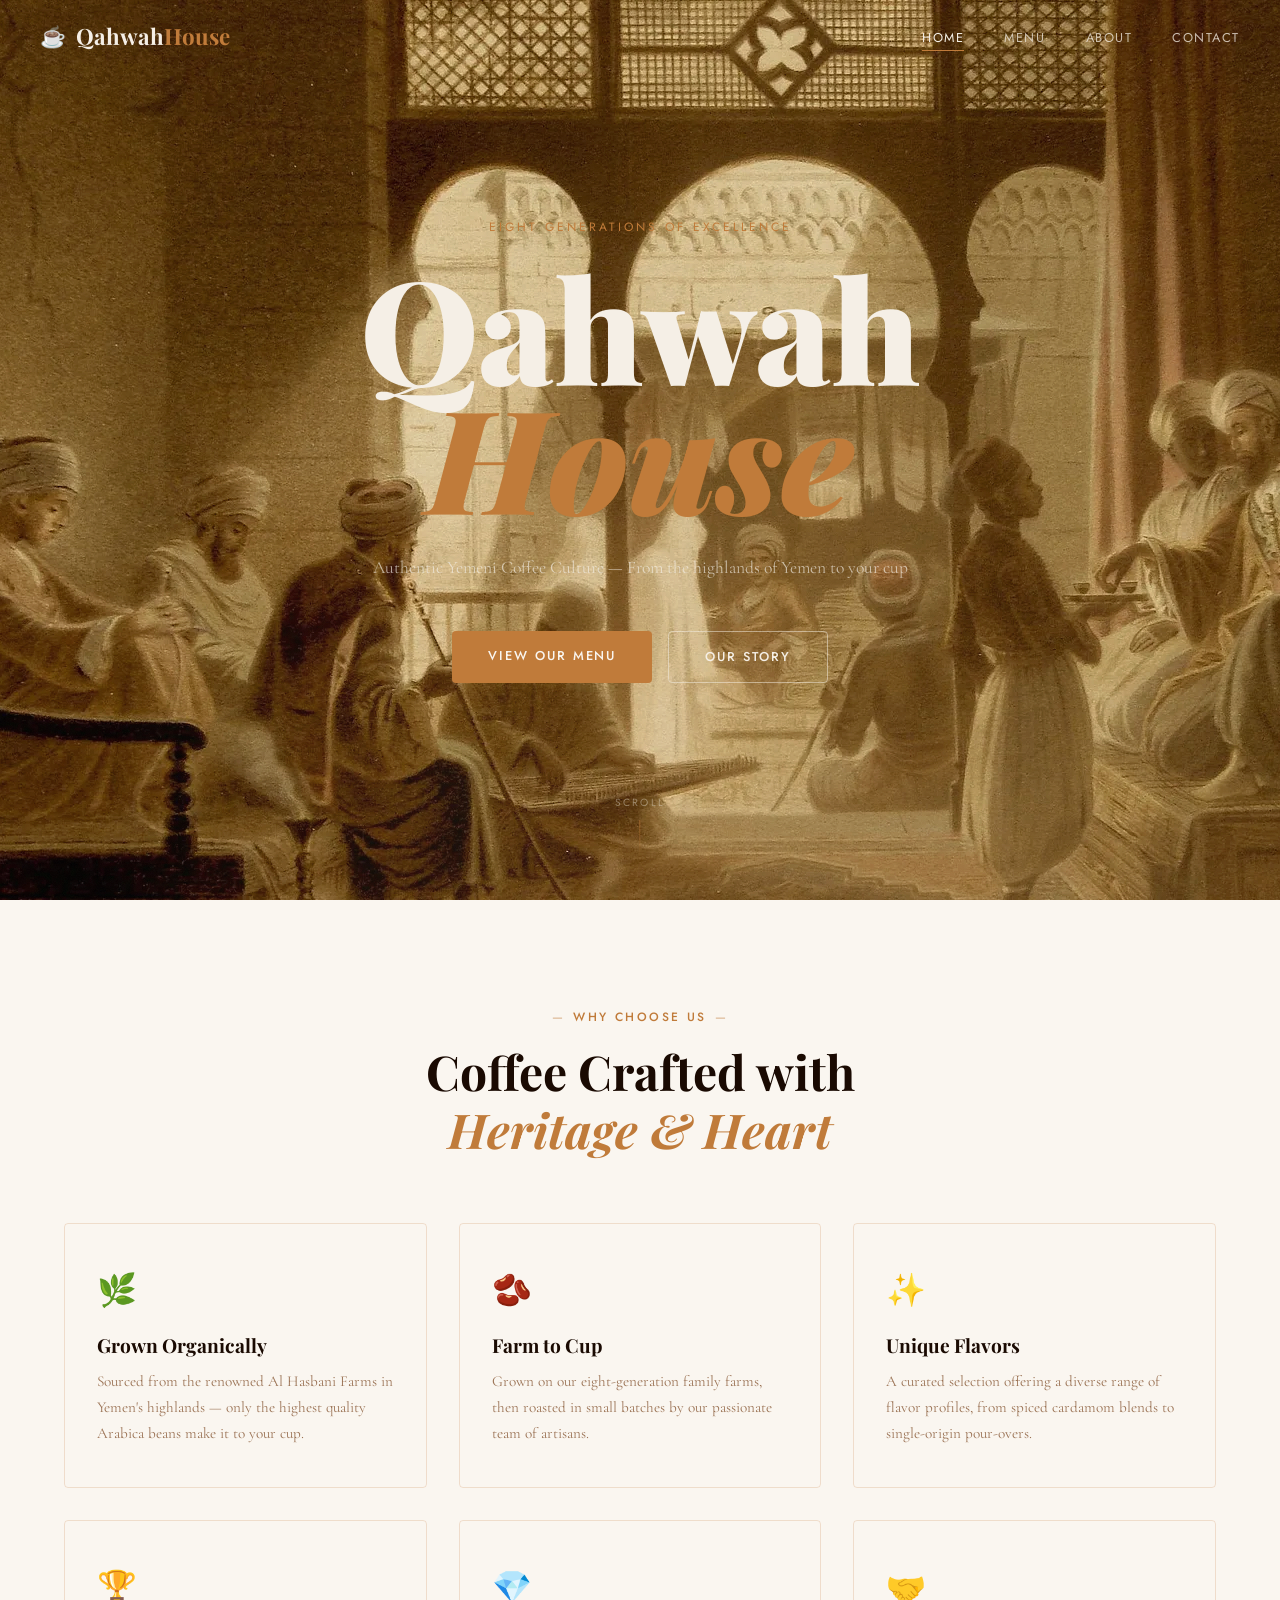
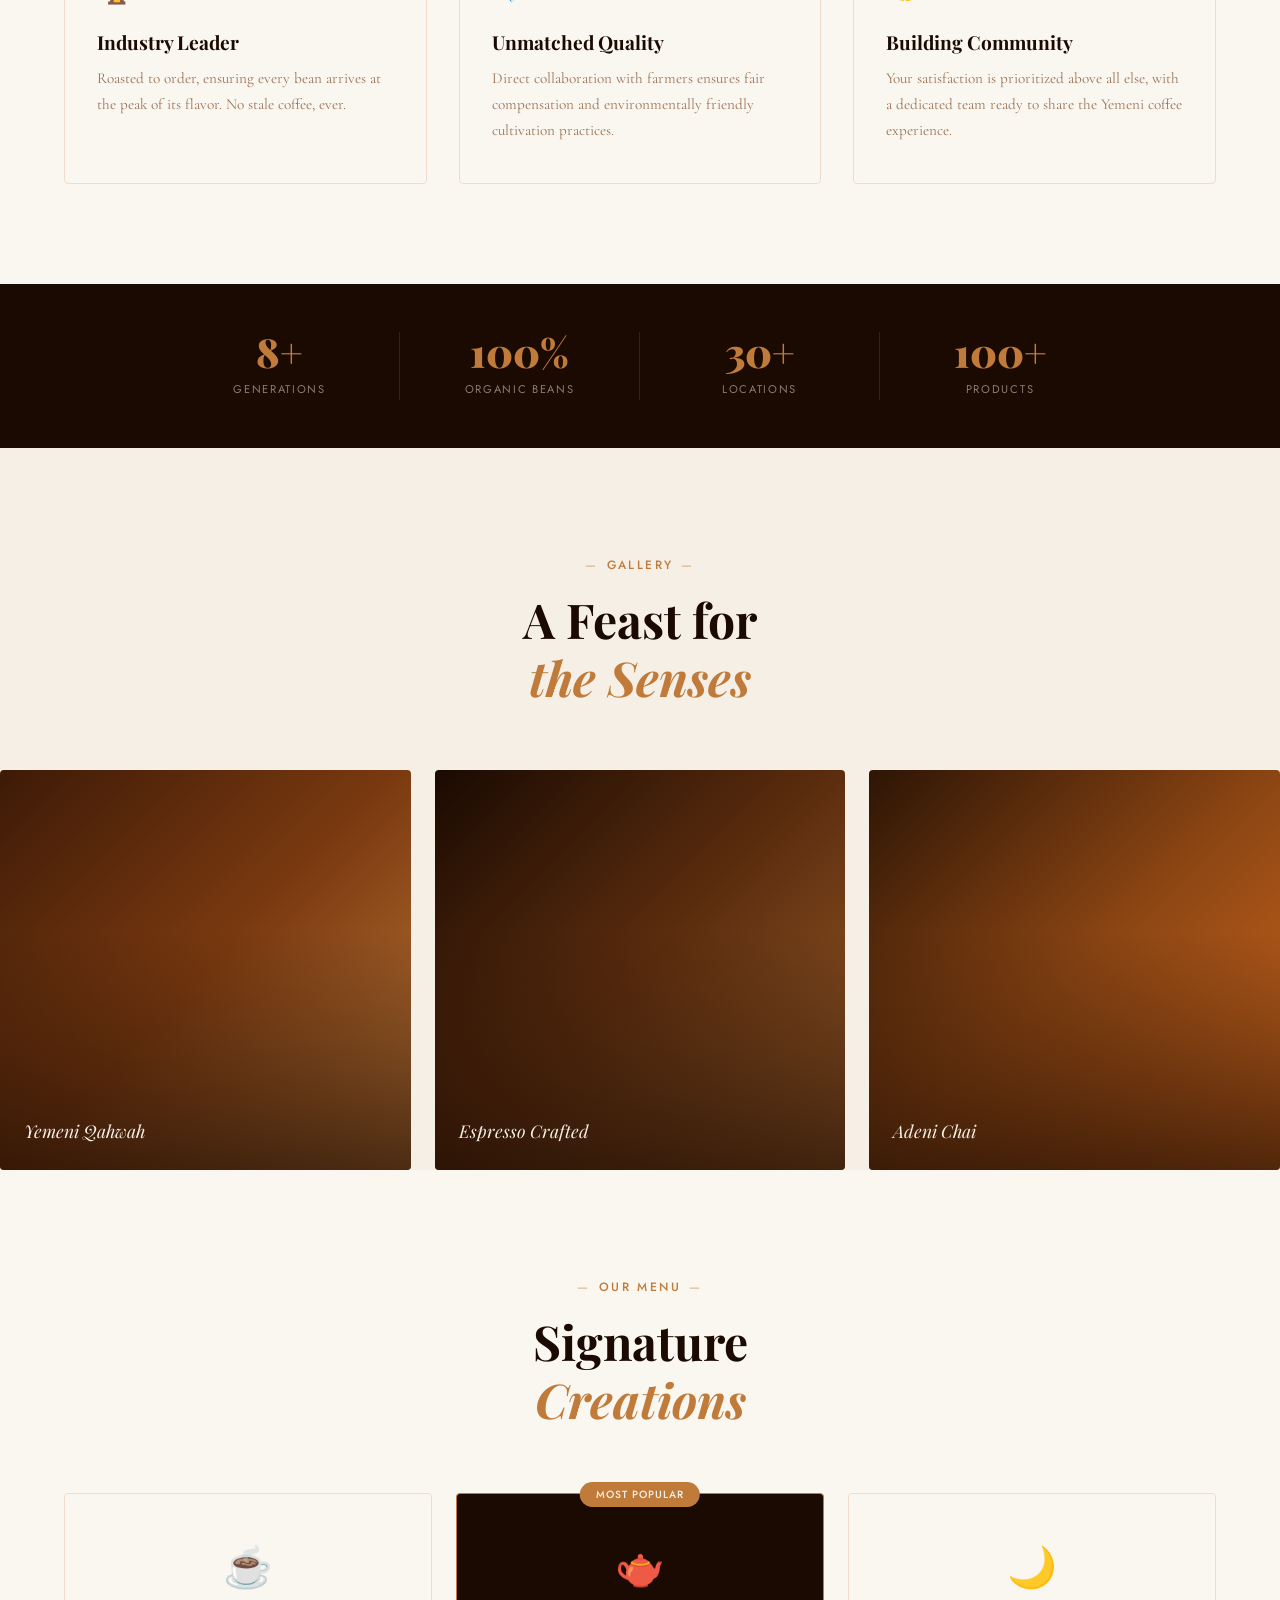
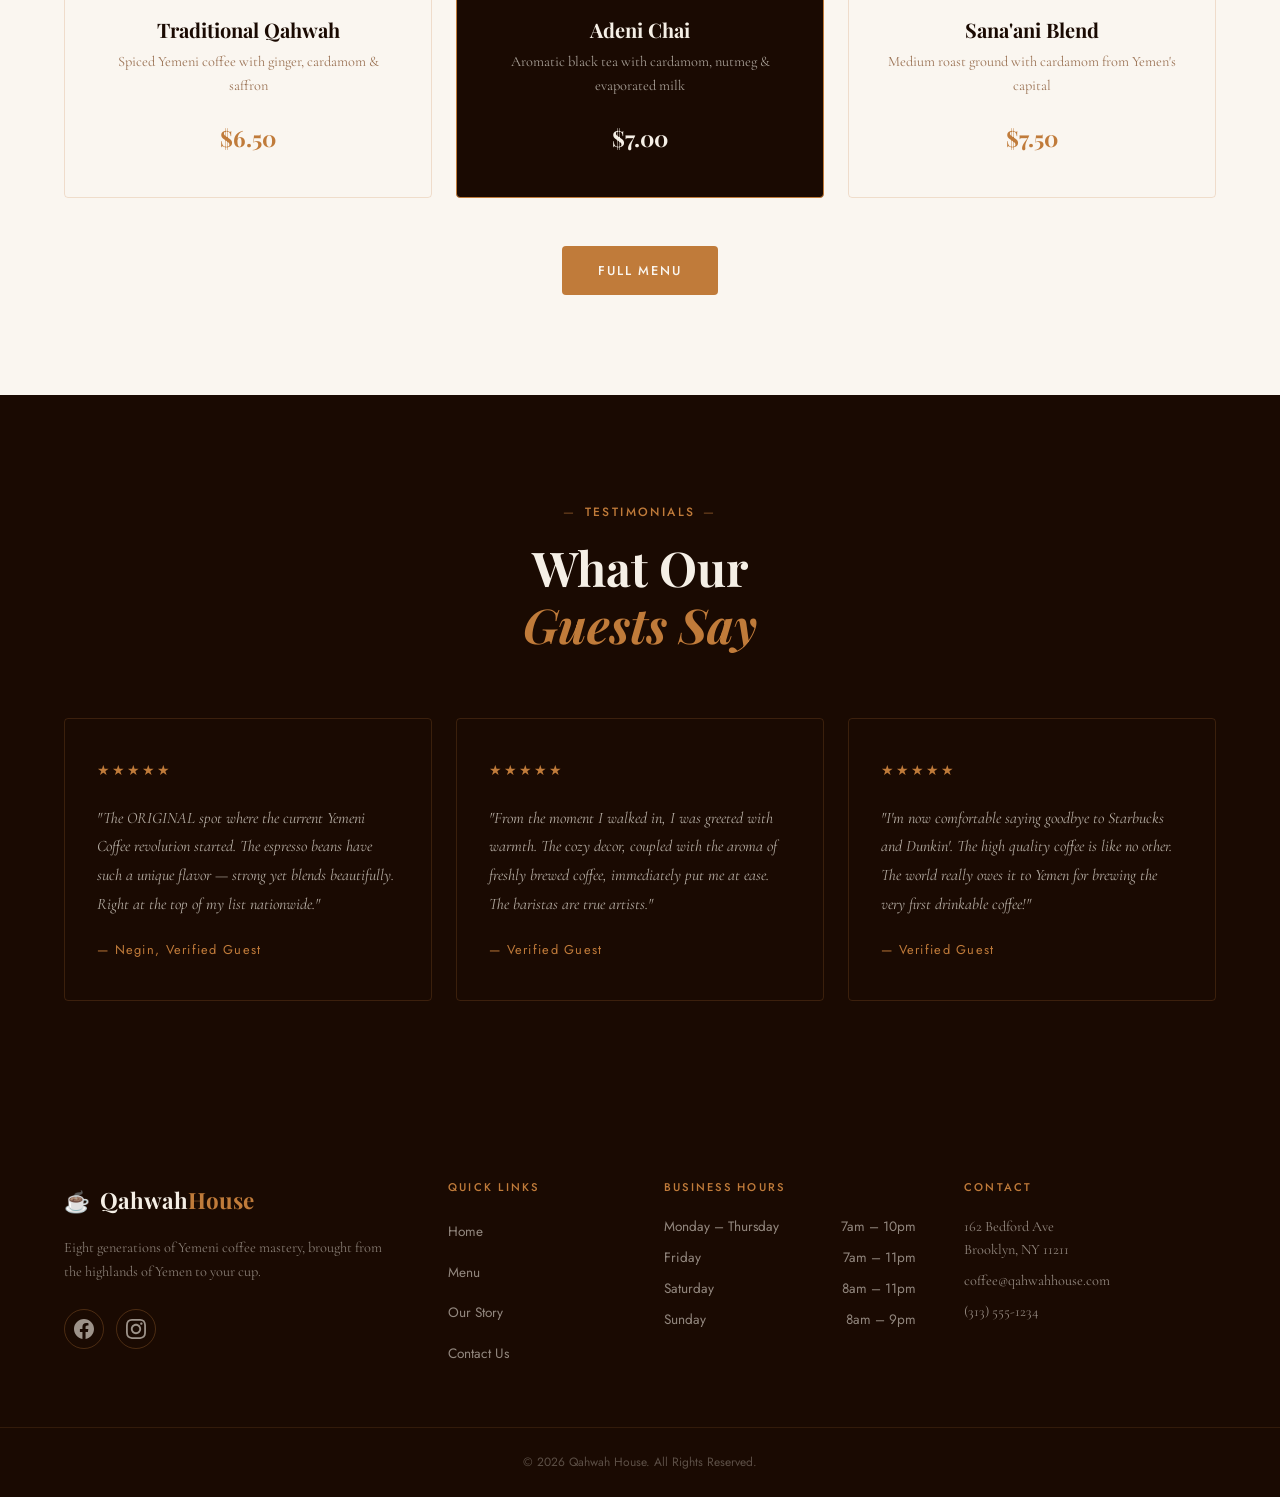
==== index.html @ 63824a00 "Add files via upload" ====
<!DOCTYPE html>
<html lang="en">
<head>
  <meta charset="UTF-8" />
  <meta name="viewport" content="width=device-width, initial-scale=1.0" />
  <title>Qahwah House — Authentic Yemeni Coffee</title>
  <link rel="preconnect" href="https://fonts.googleapis.com" />
  <link rel="preconnect" href="https://fonts.gstatic.com" crossorigin />
  <link href="https://fonts.googleapis.com/css2?family=Playfair+Display:ital,wght@0,400;0,700;0,900;1,400&family=Cormorant+Garamond:wght@300;400;500&family=Jost:wght@300;400;500&display=swap" rel="stylesheet" />
  <link rel="stylesheet" href="style.css" />
</head>
<body>

  <header class="site-header" id="site-header">
    <input type="checkbox" id="nav-toggle" />
    <nav class="navbar">
      <a href="index.html" class="logo">
        <span class="logo-icon">☕</span>
        <span class="logo-text">Qahwah<span class="logo-accent">House</span></span>
      </a>
      <label class="hamburger" for="nav-toggle" aria-label="Toggle menu">
        <span></span><span></span><span></span>
      </label>
      <ul class="nav-links">
        <li><a href="index.html" class="active">Home</a></li>
        <li><a href="menu.html">Menu</a></li>
        <li><a href="about.html">About</a></li>
        <li><a href="contact.html">Contact</a></li>
      </ul>
    </nav>
    <label class="nav-overlay" for="nav-toggle"></label>
  </header>

  <section class="hero" id="hero">
    <div class="hero-bg">
      <div class="hero-overlay"></div>
      <div class="hero-grain"></div>
    </div>
    <div class="hero-content">
      <p class="hero-tagline">Eight Generations of Excellence</p>
      <h1 class="hero-title">Qahwah<br /><em>House</em></h1>
      <p class="hero-sub">Authentic Yemeni Coffee Culture — From the highlands of Yemen to your cup</p>
      <div class="hero-buttons">
        <a href="menu.html" class="btn btn-primary">View Our Menu</a>
        <a href="about.html" class="btn btn-outline">Our Story</a>
      </div>
    </div>
    <div class="hero-scroll">
      <span>Scroll</span>
      <div class="scroll-line"></div>
    </div>
  </section>

  <section class="why-section section-padding">
    <div class="container">
      <div class="section-header">
        <span class="section-label">Why Choose Us</span>
        <h2 class="section-title">Coffee Crafted with<br /><em>Heritage & Heart</em></h2>
      </div>
      <div class="features-grid">
        <div class="feature-card">
          <div class="feature-icon">🌿</div>
          <h3>Grown Organically</h3>
          <p>Sourced from the renowned Al Hasbani Farms in Yemen's highlands — only the highest quality Arabica beans make it to your cup.</p>
        </div>
        <div class="feature-card">
          <div class="feature-icon">🫘</div>
          <h3>Farm to Cup</h3>
          <p>Grown on our eight-generation family farms, then roasted in small batches by our passionate team of artisans.</p>
        </div>
        <div class="feature-card">
          <div class="feature-icon">✨</div>
          <h3>Unique Flavors</h3>
          <p>A curated selection offering a diverse range of flavor profiles, from spiced cardamom blends to single-origin pour-overs.</p>
        </div>
        <div class="feature-card">
          <div class="feature-icon">🏆</div>
          <h3>Industry Leader</h3>
          <p>Roasted to order, ensuring every bean arrives at the peak of its flavor. No stale coffee, ever.</p>
        </div>
        <div class="feature-card">
          <div class="feature-icon">💎</div>
          <h3>Unmatched Quality</h3>
          <p>Direct collaboration with farmers ensures fair compensation and environmentally friendly cultivation practices.</p>
        </div>
        <div class="feature-card">
          <div class="feature-icon">🤝</div>
          <h3>Building Community</h3>
          <p>Your satisfaction is prioritized above all else, with a dedicated team ready to share the Yemeni coffee experience.</p>
        </div>
      </div>
    </div>
  </section>

  <div class="stats-bar">
    <div class="stat"><span class="stat-num">8+</span><span class="stat-label">Generations</span></div>
    <div class="stat"><span class="stat-num">100%</span><span class="stat-label">Organic Beans</span></div>
    <div class="stat"><span class="stat-num">30+</span><span class="stat-label">Locations</span></div>
    <div class="stat"><span class="stat-num">100+</span><span class="stat-label">Products</span></div>
  </div>

  <section class="gallery-section section-padding" id="gallery">
    <div class="container">
      <div class="section-header">
        <span class="section-label">Gallery</span>
        <h2 class="section-title">A Feast for<br /><em>the Senses</em></h2>
      </div>
    </div>
    <div class="slider-wrapper">
      <div class="slider" id="gallery-slider">
        <div class="slide">
          <div class="slide-img" style="background: linear-gradient(135deg, #3d1a07 0%, #7b3a10 50%, #c07b3a 100%);">
            <div class="slide-caption">Yemeni Qahwah</div>
          </div>
        </div>
        <div class="slide">
          <div class="slide-img" style="background: linear-gradient(135deg, #1a0a02 0%, #5c2d0e 50%, #9b5e2a 100%);">
            <div class="slide-caption">Espresso Crafted</div>
          </div>
        </div>
        <div class="slide">
          <div class="slide-img" style="background: linear-gradient(135deg, #2d1505 0%, #8b4513 50%, #d2691e 100%);">
            <div class="slide-caption">Adeni Chai</div>
          </div>
        </div>
        <div class="slide">
          <div class="slide-img" style="background: linear-gradient(135deg, #0d0804 0%, #4a2208 50%, #8b5523 100%);">
            <div class="slide-caption">Premium Beans</div>
          </div>
        </div>
        <div class="slide">
          <div class="slide-img" style="background: linear-gradient(135deg, #1e0e03 0%, #6b3311 50%, #b8722e 100%);">
            <div class="slide-caption">Cozy Interior</div>
          </div>
        </div>
        <div class="slide">
          <div class="slide-img" style="background: linear-gradient(135deg, #3a1c08 0%, #9b4e1a 50%, #e8a060 100%);">
            <div class="slide-caption">Latte Art</div>
          </div>
        </div>
      </div>
    </div>
  </section>

  <section class="menu-preview section-padding">
    <div class="container">
      <div class="section-header">
        <span class="section-label">Our Menu</span>
        <h2 class="section-title">Signature<br /><em>Creations</em></h2>
      </div>
      <div class="menu-preview-grid">
        <div class="menu-preview-card">
          <div class="menu-preview-emoji">☕</div>
          <h3>Traditional Qahwah</h3>
          <p>Spiced Yemeni coffee with ginger, cardamom & saffron</p>
          <span class="price">$6.50</span>
        </div>
        <div class="menu-preview-card featured">
          <div class="badge">Most Popular</div>
          <div class="menu-preview-emoji">🫖</div>
          <h3>Adeni Chai</h3>
          <p>Aromatic black tea with cardamom, nutmeg & evaporated milk</p>
          <span class="price">$7.00</span>
        </div>
        <div class="menu-preview-card">
          <div class="menu-preview-emoji">🌙</div>
          <h3>Sana'ani Blend</h3>
          <p>Medium roast ground with cardamom from Yemen's capital</p>
          <span class="price">$7.50</span>
        </div>
      </div>
      <div class="center-btn">
        <a href="menu.html" class="btn btn-primary">Full Menu</a>
      </div>
    </div>
  </section>

  <section class="testimonials section-padding">
    <div class="container">
      <div class="section-header">
        <span class="section-label">Testimonials</span>
        <h2 class="section-title">What Our<br /><em>Guests Say</em></h2>
      </div>
      <div class="testimonials-grid">
        <div class="testimonial-card">
          <div class="stars">★★★★★</div>
          <p>"The ORIGINAL spot where the current Yemeni Coffee revolution started. The espresso beans have such a unique flavor — strong yet blends beautifully. Right at the top of my list nationwide."</p>
          <div class="testimonial-author">— Negin, Verified Guest</div>
        </div>
        <div class="testimonial-card">
          <div class="stars">★★★★★</div>
          <p>"From the moment I walked in, I was greeted with warmth. The cozy decor, coupled with the aroma of freshly brewed coffee, immediately put me at ease. The baristas are true artists."</p>
          <div class="testimonial-author">— Verified Guest</div>
        </div>
        <div class="testimonial-card">
          <div class="stars">★★★★★</div>
          <p>"I'm now comfortable saying goodbye to Starbucks and Dunkin'. The high quality coffee is like no other. The world really owes it to Yemen for brewing the very first drinkable coffee!"</p>
          <div class="testimonial-author">— Verified Guest</div>
        </div>
      </div>
    </div>
  </section>

  <footer class="site-footer">
    <div class="footer-top">
      <div class="container footer-grid">
        <div class="footer-brand">
          <a href="index.html" class="logo">
            <span class="logo-icon">☕</span>
            <span class="logo-text">Qahwah<span class="logo-accent">House</span></span>
          </a>
          <p>Eight generations of Yemeni coffee mastery, brought from the highlands of Yemen to your cup.</p>
          <div class="social-links">
            <a href="#" aria-label="Facebook" class="social-link">
              <svg width="20" height="20" fill="currentColor" viewBox="0 0 24 24"><path d="M24 12.073c0-6.627-5.373-12-12-12s-12 5.373-12 12c0 5.99 4.388 10.954 10.125 11.854v-8.385H7.078v-3.47h3.047V9.43c0-3.007 1.792-4.669 4.533-4.669 1.312 0 2.686.235 2.686.235v2.953H15.83c-1.491 0-1.956.925-1.956 1.874v2.25h3.328l-.532 3.47h-2.796v8.385C19.612 23.027 24 18.062 24 12.073z"/></svg>
            </a>
            <a href="#" aria-label="Instagram" class="social-link">
              <svg width="20" height="20" fill="currentColor" viewBox="0 0 24 24"><path d="M12 2.163c3.204 0 3.584.012 4.85.07 3.252.148 4.771 1.691 4.919 4.919.058 1.265.069 1.645.069 4.849 0 3.205-.012 3.584-.069 4.849-.149 3.225-1.664 4.771-4.919 4.919-1.266.058-1.644.07-4.85.07-3.204 0-3.584-.012-4.849-.07-3.26-.149-4.771-1.699-4.919-4.92-.058-1.265-.07-1.644-.07-4.849 0-3.204.013-3.583.07-4.849.149-3.227 1.664-4.771 4.919-4.919 1.266-.057 1.645-.069 4.849-.069zm0-2.163c-3.259 0-3.667.014-4.947.072-4.358.2-6.78 2.618-6.98 6.98-.059 1.281-.073 1.689-.073 4.948 0 3.259.014 3.668.072 4.948.2 4.358 2.618 6.78 6.98 6.98 1.281.058 1.689.072 4.948.072 3.259 0 3.668-.014 4.948-.072 4.354-.2 6.782-2.618 6.979-6.98.059-1.28.073-1.689.073-4.948 0-3.259-.014-3.667-.072-4.947-.196-4.354-2.617-6.78-6.979-6.98-1.281-.059-1.69-.073-4.949-.073zm0 5.838c-3.403 0-6.162 2.759-6.162 6.162s2.759 6.163 6.162 6.163 6.162-2.759 6.162-6.163c0-3.403-2.759-6.162-6.162-6.162zm0 10.162c-2.209 0-4-1.79-4-4 0-2.209 1.791-4 4-4s4 1.791 4 4c0 2.21-1.791 4-4 4zm6.406-11.845c-.796 0-1.441.645-1.441 1.44s.645 1.44 1.441 1.44c.795 0 1.439-.645 1.439-1.44s-.644-1.44-1.439-1.44z"/></svg>
            </a>
          </div>
        </div>
        <div class="footer-nav">
          <h4>Quick Links</h4>
          <ul>
            <li><a href="index.html">Home</a></li>
            <li><a href="menu.html">Menu</a></li>
            <li><a href="about.html">Our Story</a></li>
            <li><a href="contact.html">Contact Us</a></li>
          </ul>
        </div>
        <div class="footer-hours">
          <h4>Business Hours</h4>
          <ul class="hours-list">
            <li><span>Monday – Thursday</span><span>7am – 10pm</span></li>
            <li><span>Friday</span><span>7am – 11pm</span></li>
            <li><span>Saturday</span><span>8am – 11pm</span></li>
            <li><span>Sunday</span><span>8am – 9pm</span></li>
          </ul>
        </div>
        <div class="footer-contact">
          <h4>Contact</h4>
          <p>162 Bedford Ave<br />Brooklyn, NY 11211</p>
          <p><a href="mailto:coffee@qahwahhouse.com">coffee@qahwahhouse.com</a></p>
          <p><a href="tel:+13135551234">(313) 555-1234</a></p>
        </div>
      </div>
    </div>
    <div class="footer-bottom">
      <div class="container">
        <p>© 2026 Qahwah House. All Rights Reserved.</p>
      </div>
    </div>
  </footer>

</body>
</html>
---- style.css ----
/* ============================================
   QAHWAH HOUSE — Main Stylesheet
   Aesthetic: Warm luxury, editorial, heritage
   Palette: Deep espresso, amber gold, cream
============================================ */

/* === CSS VARIABLES === */
:root {
  --espresso: #1a0a02;
  --dark-roast: #2d1505;
  --mahogany: #4a1a08;
  --amber: #c07b3a;
  --gold: #d4a853;
  --light-gold: #e8c278;
  --cream: #f5efe6;
  --warm-white: #faf6f0;
  --text-primary: #1a0a02;
  --text-secondary: #5c3a1e;
  --text-muted: #9b7355;
  --border: rgba(192, 123, 58, 0.2);
  --border-strong: rgba(192, 123, 58, 0.4);

  --font-display: 'Playfair Display', Georgia, serif;
  --font-body: 'Cormorant Garamond', Georgia, serif;
  --font-ui: 'Jost', sans-serif;

  --nav-height: 72px;
  --container: 1200px;
  --radius: 4px;
  --transition: 0.3s cubic-bezier(0.4, 0, 0.2, 1);
}

/* === RESET & BASE === */
*, *::before, *::after { box-sizing: border-box; margin: 0; padding: 0; }

html { scroll-behavior: smooth; }

body {
  font-family: var(--font-body);
  font-size: 18px;
  line-height: 1.7;
  color: var(--text-primary);
  background: var(--warm-white);
  overflow-x: hidden;
}

img { max-width: 100%; display: block; }

a { color: inherit; text-decoration: none; }

ul { list-style: none; }

/* === TYPOGRAPHY === */
h1, h2, h3, h4, h5 {
  font-family: var(--font-display);
  line-height: 1.2;
  font-weight: 700;
}

h1 { font-size: clamp(3rem, 8vw, 7rem); }
h2 { font-size: clamp(2rem, 5vw, 3.5rem); }
h3 { font-size: clamp(1.2rem, 2.5vw, 1.6rem); }

em { font-style: italic; color: var(--amber); }

p { font-size: 1.05rem; color: var(--text-secondary); }

/* === UTILITIES === */
.container { max-width: var(--container); margin: 0 auto; padding: 0 24px; }
.section-padding { padding: 100px 0; }

.section-header {
  text-align: center;
  margin-bottom: 64px;
}

.section-label {
  display: inline-block;
  font-family: var(--font-ui);
  font-size: 0.75rem;
  font-weight: 500;
  letter-spacing: 0.2em;
  text-transform: uppercase;
  color: var(--amber);
  margin-bottom: 16px;
  position: relative;
}

.section-label::before,
.section-label::after {
  content: '—';
  margin: 0 8px;
  opacity: 0.5;
}

.section-title {
  font-family: var(--font-display);
  font-size: clamp(2rem, 4vw, 3rem);
  color: var(--espresso);
}

.center-btn { text-align: center; margin-top: 48px; }

/* === BUTTONS === */
.btn {
  display: inline-block;
  font-family: var(--font-ui);
  font-size: 0.8rem;
  font-weight: 500;
  letter-spacing: 0.15em;
  text-transform: uppercase;
  padding: 14px 36px;
  border-radius: var(--radius);
  cursor: pointer;
  transition: all var(--transition);
  border: none;
}

.btn-primary {
  background: var(--amber);
  color: var(--warm-white);
}

.btn-primary:hover {
  background: var(--gold);
  transform: translateY(-2px);
  box-shadow: 0 8px 24px rgba(192, 123, 58, 0.3);
}

.btn-outline {
  background: transparent;
  color: var(--cream);
  border: 1px solid rgba(245, 239, 230, 0.5);
}

.btn-outline:hover {
  background: rgba(245, 239, 230, 0.1);
  border-color: var(--cream);
}

.btn-full { width: 100%; text-align: center; }

/* === HEADER / NAV === */
.site-header {
  position: fixed;
  top: 0;
  left: 0;
  right: 0;
  z-index: 1000;
  transition: all var(--transition);
}

.site-header.scrolled {
  background: rgba(26, 10, 2, 0.95);
  backdrop-filter: blur(12px);
  box-shadow: 0 2px 24px rgba(0,0,0,0.3);
}

.navbar {
  display: flex;
  align-items: center;
  justify-content: space-between;
  height: var(--nav-height);
  padding: 0 40px;
  max-width: 1400px;
  margin: 0 auto;
}

.logo {
  display: flex;
  align-items: center;
  gap: 10px;
  font-family: var(--font-display);
  font-size: 1.4rem;
  font-weight: 700;
  color: var(--cream);
  z-index: 1001;
}

.logo-icon { font-size: 1.3rem; }
.logo-text { color: var(--cream); }
.logo-accent { color: var(--amber); }

.nav-links {
  display: flex;
  gap: 40px;
  align-items: center;
}

.nav-links a {
  font-family: var(--font-ui);
  font-size: 0.8rem;
  font-weight: 400;
  letter-spacing: 0.12em;
  text-transform: uppercase;
  color: rgba(245, 239, 230, 0.75);
  transition: color var(--transition);
  position: relative;
}

.nav-links a::after {
  content: '';
  position: absolute;
  bottom: -4px;
  left: 0;
  width: 0;
  height: 1px;
  background: var(--amber);
  transition: width var(--transition);
}

.nav-links a:hover,
.nav-links a.active {
  color: var(--cream);
}

.nav-links a:hover::after,
.nav-links a.active::after {
  width: 100%;
}

/* === CSS-ONLY HAMBURGER (no JavaScript) === */
/* Structure: <header> contains <input#nav-toggle>, <nav.navbar> (holds .hamburger + .nav-links), <label.nav-overlay> */

#nav-toggle { display: none; }

/* Hamburger label — hidden on desktop, shown on mobile */
.hamburger {
  display: none;
  flex-direction: column;
  justify-content: center;
  gap: 6px;
  cursor: pointer;
  padding: 8px;
  z-index: 1100;
  min-width: 44px;
  min-height: 44px;
  -webkit-tap-highlight-color: transparent;
  user-select: none;
}

.hamburger span {
  display: block;
  width: 26px;
  height: 2px;
  background: var(--cream);
  border-radius: 2px;
  transition: all 0.35s cubic-bezier(0.4, 0, 0.2, 1);
  transform-origin: center;
}

/* X animation — checkbox is sibling of navbar, so we use: #nav-toggle:checked ~ nav .hamburger */
#nav-toggle:checked ~ .navbar .hamburger span:nth-child(1) { transform: translateY(8px) rotate(45deg); }
#nav-toggle:checked ~ .navbar .hamburger span:nth-child(2) { opacity: 0; transform: scaleX(0); }
#nav-toggle:checked ~ .navbar .hamburger span:nth-child(3) { transform: translateY(-8px) rotate(-45deg); }

/* nav-links open state */
#nav-toggle:checked ~ .navbar .nav-links { right: 0; }

/* Overlay backdrop label — sibling after navbar inside header */
.nav-overlay {
  display: none;
  position: fixed;
  inset: 0;
  background: rgba(0, 0, 0, 0.55);
  z-index: 1040;
  cursor: pointer;
}

#nav-toggle:checked ~ .nav-overlay { display: block; }

/* === HERO === */
.hero {
  position: relative;
  min-height: 100vh;
  display: flex;
  align-items: center;
  justify-content: center;
  overflow: hidden;
}

.hero-bg {
  position: absolute;
  inset: 0;
  background: 
    radial-gradient(ellipse at 30% 50%, #3d1a07 0%, transparent 60%),
    radial-gradient(ellipse at 80% 20%, #5c2d0e 0%, transparent 50%),
    linear-gradient(160deg, #1a0a02 0%, #2d1505 40%, #4a1a08 70%, #1a0a02 100%);
}

.hero-overlay {
  position: absolute;
  inset: 0;
  background: 
    radial-gradient(ellipse at 50% 100%, rgba(192, 123, 58, 0.15) 0%, transparent 60%);
}
.hero-bg {
  position: absolute;
  inset: 0;
  background-image: url('img67.jpg'); /* ← change this filename to your image */
}

.hero-grain {
  position: absolute;
  inset: 0;
  opacity: 0.04;
  background-image: url("data:image/svg+xml,%3Csvg viewBox='0 0 256 256' xmlns='http://www.w3.org/2000/svg'%3E%3Cfilter id='noise'%3E%3CfeTurbulence type='fractalNoise' baseFrequency='0.9' numOctaves='4' stitchTiles='stitch'/%3E%3C/filter%3E%3Crect width='100%25' height='100%25' filter='url(%23noise)'/%3E%3C/svg%3E");
  background-size: 200px 200px;
}

.hero-content {
  position: relative;
  z-index: 2;
  text-align: center;
  padding: 0 24px;
  max-width: 800px;
  animation: fadeUp 1s ease both;
}

.hero-tagline {
  font-family: var(--font-ui);
  font-size: 0.75rem;
  letter-spacing: 0.25em;
  text-transform: uppercase;
  color: var(--amber);
  margin-bottom: 24px;
  animation: fadeUp 0.8s ease 0.2s both;
}

.hero-title {
  font-family: var(--font-display);
  font-size: clamp(4rem, 12vw, 9rem);
  font-weight: 900;
  color: var(--cream);
  line-height: 0.9;
  margin-bottom: 32px;
  animation: fadeUp 0.8s ease 0.3s both;
}

.hero-title em {
  color: var(--amber);
  font-style: italic;
  display: block;
}

.hero-sub {
  font-family: var(--font-body);
  font-size: 1.1rem;
  color: rgba(245, 239, 230, 0.65);
  margin-bottom: 48px;
  animation: fadeUp 0.8s ease 0.4s both;
}

.hero-buttons {
  display: flex;
  gap: 16px;
  justify-content: center;
  flex-wrap: wrap;
  animation: fadeUp 0.8s ease 0.5s both;
}

.hero-scroll {
  position: absolute;
  bottom: 40px;
  left: 50%;
  transform: translateX(-50%);
  display: flex;
  flex-direction: column;
  align-items: center;
  gap: 8px;
  color: rgba(245, 239, 230, 0.4);
  font-family: var(--font-ui);
  font-size: 0.65rem;
  letter-spacing: 0.2em;
  text-transform: uppercase;
  animation: fadeIn 1s ease 1.2s both;
}

.scroll-line {
  width: 1px;
  height: 40px;
  background: linear-gradient(to bottom, rgba(192,123,58,0.6), transparent);
  animation: scrollPulse 2s ease-in-out infinite;
}

/* === WHY SECTION === */
.why-section { background: var(--warm-white); }

.features-grid {
  display: grid;
  grid-template-columns: repeat(3, 1fr);
  gap: 32px;
}

.feature-card {
  padding: 40px 32px;
  border: 1px solid var(--border);
  border-radius: var(--radius);
  transition: all var(--transition);
  position: relative;
  overflow: hidden;
}

.feature-card::before {
  content: '';
  position: absolute;
  top: 0;
  left: 0;
  right: 0;
  height: 2px;
  background: linear-gradient(90deg, transparent, var(--amber), transparent);
  opacity: 0;
  transition: opacity var(--transition);
}

.feature-card:hover {
  border-color: var(--border-strong);
  transform: translateY(-4px);
  box-shadow: 0 16px 40px rgba(26,10,2,0.08);
}

.feature-card:hover::before { opacity: 1; }

.feature-icon {
  font-size: 2rem;
  margin-bottom: 16px;
}

.feature-card h3 {
  font-family: var(--font-display);
  font-size: 1.2rem;
  color: var(--espresso);
  margin-bottom: 12px;
}

.feature-card p {
  font-size: 0.95rem;
  color: var(--text-muted);
  line-height: 1.7;
}

/* === STATS BAR === */
.stats-bar {
  background: var(--espresso);
  display: flex;
  justify-content: center;
  align-items: center;
  padding: 48px 24px;
  gap: 0;
}

.stat {
  flex: 1;
  max-width: 240px;
  display: flex;
  flex-direction: column;
  align-items: center;
  gap: 8px;
  padding: 0 40px;
  border-right: 1px solid rgba(192, 123, 58, 0.2);
}

.stat:last-child { border-right: none; }

.stat-num {
  font-family: var(--font-display);
  font-size: 2.5rem;
  font-weight: 900;
  color: var(--amber);
  line-height: 1;
}

.stat-label {
  font-family: var(--font-ui);
  font-size: 0.7rem;
  letter-spacing: 0.15em;
  text-transform: uppercase;
  color: rgba(245, 239, 230, 0.5);
}

/* === GALLERY SLIDER === */
.gallery-section { background: var(--cream); padding-bottom: 0; }
.gallery-section .section-padding { padding-bottom: 0; }

.slider-wrapper {
  margin-top: 48px;
  overflow: hidden;
  position: relative;
}

.slider {
  display: flex;
  transition: transform 0.6s cubic-bezier(0.4, 0, 0.2, 1);
}

.slide {
  min-width: calc(33.333% - 16px);
  margin-right: 24px;
  flex-shrink: 0;
}

.slide:last-child { margin-right: 0; }

.slide-img {
  height: 400px;
  border-radius: var(--radius);
  position: relative;
  overflow: hidden;
  display: flex;
  align-items: flex-end;
  padding: 24px;
  cursor: pointer;
  transition: transform var(--transition);
}

.slide-img::after {
  content: '';
  position: absolute;
  inset: 0;
  background: linear-gradient(to top, rgba(26,10,2,0.7) 0%, transparent 60%);
}

.slide-img:hover { transform: scale(1.02); }

.slide-caption {
  position: relative;
  z-index: 1;
  font-family: var(--font-display);
  font-size: 1.1rem;
  font-style: italic;
  color: var(--cream);
}

.slider-controls {
  display: flex;
  align-items: center;
  justify-content: center;
  gap: 24px;
  padding: 40px 0 60px;
}

.slider-btn {
  width: 44px;
  height: 44px;
  border-radius: 50%;
  border: 1px solid var(--border-strong);
  background: transparent;
  color: var(--espresso);
  cursor: pointer;
  font-size: 1rem;
  display: flex;
  align-items: center;
  justify-content: center;
  transition: all var(--transition);
}

.slider-btn:hover {
  background: var(--amber);
  color: var(--cream);
  border-color: var(--amber);
}

.slider-dots {
  display: flex;
  gap: 8px;
}

.dot {
  width: 6px;
  height: 6px;
  border-radius: 50%;
  background: var(--border-strong);
  cursor: pointer;
  transition: all var(--transition);
}

.dot.active {
  background: var(--amber);
  width: 24px;
  border-radius: 3px;
}

/* === MENU PREVIEW === */
.menu-preview { background: var(--warm-white); }

.menu-preview-grid {
  display: grid;
  grid-template-columns: repeat(3, 1fr);
  gap: 24px;
}

.menu-preview-card {
  padding: 40px 32px;
  border: 1px solid var(--border);
  border-radius: var(--radius);
  text-align: center;
  position: relative;
  transition: all var(--transition);
}

.menu-preview-card.featured {
  background: var(--espresso);
  border-color: var(--amber);
}

.menu-preview-card.featured h3,
.menu-preview-card.featured p,
.menu-preview-card.featured .price {
  color: var(--cream) !important;
}

.menu-preview-card.featured p { color: rgba(245,239,230,0.65) !important; }

.menu-preview-card:hover {
  transform: translateY(-6px);
  box-shadow: 0 20px 48px rgba(26,10,2,0.1);
}

.badge {
  position: absolute;
  top: -12px;
  left: 50%;
  transform: translateX(-50%);
  background: var(--amber);
  color: var(--cream);
  font-family: var(--font-ui);
  font-size: 0.65rem;
  font-weight: 500;
  letter-spacing: 0.1em;
  text-transform: uppercase;
  padding: 4px 16px;
  border-radius: 20px;
  white-space: nowrap;
}

.menu-preview-emoji { font-size: 2.5rem; margin-bottom: 16px; }

.menu-preview-card h3 {
  color: var(--espresso);
  margin-bottom: 8px;
  font-size: 1.25rem;
}

.menu-preview-card p {
  font-size: 0.9rem;
  color: var(--text-muted);
  margin-bottom: 20px;
}

.price {
  font-family: var(--font-display);
  font-size: 1.4rem;
  font-weight: 700;
  color: var(--amber);
}

/* === TESTIMONIALS === */
.testimonials { background: var(--espresso); }

.testimonials .section-label { color: var(--amber); }
.testimonials .section-title { color: var(--cream); }

.testimonials-grid {
  display: grid;
  grid-template-columns: repeat(3, 1fr);
  gap: 24px;
}

.testimonial-card {
  padding: 40px 32px;
  border: 1px solid rgba(192, 123, 58, 0.2);
  border-radius: var(--radius);
  transition: all var(--transition);
}

.testimonial-card:hover {
  border-color: var(--amber);
  background: rgba(192, 123, 58, 0.05);
}

.stars {
  color: var(--amber);
  font-size: 0.9rem;
  letter-spacing: 2px;
  margin-bottom: 20px;
}

.testimonial-card p {
  color: rgba(245, 239, 230, 0.7);
  font-size: 1rem;
  font-style: italic;
  line-height: 1.8;
  margin-bottom: 20px;
}

.testimonial-author {
  font-family: var(--font-ui);
  font-size: 0.8rem;
  letter-spacing: 0.1em;
  color: var(--amber);
}

/* === PAGE HERO (Inner pages) === */
.page-hero {
  background: linear-gradient(160deg, #1a0a02 0%, #2d1505 50%, #4a1a08 100%);
  min-height: 380px;
  display: flex;
  align-items: flex-end;
  padding: 80px 40px 60px;
  position: relative;
  overflow: hidden;
}

.page-hero::before {
  content: '';
  position: absolute;
  inset: 0;
  background: radial-gradient(ellipse at 30% 70%, rgba(192,123,58,0.15) 0%, transparent 60%);
}

.page-hero-content {
  position: relative;
  z-index: 1;
  max-width: var(--container);
  margin: 0 auto;
  width: 100%;
}

.page-hero-content .section-label { display: block; margin-bottom: 12px; }
.page-hero-content .section-label::before,
.page-hero-content .section-label::after { display: none; }

.page-hero-content h1 {
  color: var(--cream);
  font-size: clamp(2.5rem, 6vw, 5rem);
  margin-bottom: 16px;
}

.page-hero-content p {
  color: rgba(245, 239, 230, 0.6);
  font-size: 1.1rem;
  max-width: 500px;
}

/* === MENU PAGE === */
.menu-section { background: var(--warm-white); }

.menu-tabs {
  display: flex;
  gap: 0;
  margin-bottom: 48px;
  border-bottom: 1px solid var(--border);
  overflow-x: auto;
}

.tab-btn {
  font-family: var(--font-ui);
  font-size: 0.8rem;
  font-weight: 500;
  letter-spacing: 0.1em;
  text-transform: uppercase;
  padding: 16px 32px;
  border: none;
  background: transparent;
  color: var(--text-muted);
  cursor: pointer;
  transition: all var(--transition);
  border-bottom: 2px solid transparent;
  margin-bottom: -1px;
  white-space: nowrap;
}

.tab-btn:hover { color: var(--espresso); }

.tab-btn.active {
  color: var(--amber);
  border-bottom-color: var(--amber);
}

.menu-tab-content { display: none; }
.menu-tab-content.active { display: block; }

.menu-table {
  width: 100%;
  border-collapse: collapse;
  font-family: var(--font-body);
}

.menu-table thead tr {
  border-bottom: 1px solid var(--border-strong);
}

.menu-table th {
  font-family: var(--font-ui);
  font-size: 0.7rem;
  font-weight: 500;
  letter-spacing: 0.15em;
  text-transform: uppercase;
  color: var(--text-muted);
  padding: 12px 16px;
  text-align: left;
}

.menu-table td {
  padding: 20px 16px;
  border-bottom: 1px solid var(--border);
  vertical-align: top;
  font-size: 1rem;
  color: var(--text-secondary);
}

.menu-table tbody tr:hover td { background: rgba(192, 123, 58, 0.03); }

.item-name {
  font-family: var(--font-display);
  font-size: 1.05rem;
  color: var(--espresso) !important;
  font-weight: 600;
}

.badge-small {
  display: inline-block;
  background: rgba(192, 123, 58, 0.15);
  color: var(--amber);
  font-family: var(--font-ui);
  font-size: 0.6rem;
  font-weight: 500;
  letter-spacing: 0.1em;
  text-transform: uppercase;
  padding: 2px 8px;
  border-radius: 20px;
  margin-left: 8px;
  vertical-align: middle;
}

.menu-table td:last-child {
  font-family: var(--font-display);
  font-weight: 700;
  color: var(--amber) !important;
  white-space: nowrap;
}

.addons-section {
  margin-top: 64px;
  padding: 40px;
  background: var(--cream);
  border-radius: var(--radius);
  border: 1px solid var(--border);
}

.addons-section h3 {
  font-family: var(--font-display);
  color: var(--espresso);
  margin-bottom: 24px;
  font-size: 1.4rem;
}

.addons-grid {
  display: grid;
  grid-template-columns: repeat(3, 1fr);
  gap: 0;
}

.addon-item {
  display: flex;
  justify-content: space-between;
  align-items: center;
  padding: 12px 16px;
  border-bottom: 1px solid var(--border);
  font-size: 0.95rem;
}

.addon-item span:last-child {
  font-family: var(--font-display);
  font-weight: 600;
  color: var(--amber);
}

/* === ABOUT PAGE === */
.about-section { background: var(--warm-white); }

.about-intro {
  display: grid;
  grid-template-columns: 1fr 1fr;
  gap: 80px;
  align-items: center;
}

.about-intro-text .section-label {
  display: block;
  text-align: left;
  margin-bottom: 16px;
}

.about-intro-text .section-label::before,
.about-intro-text .section-label::after { display: none; }

.about-intro-text h2 {
  color: var(--espresso);
  margin-bottom: 24px;
}

.about-intro-text .lead-text {
  font-size: 1.15rem;
  color: var(--text-secondary);
  margin-bottom: 20px;
  font-weight: 400;
}

.about-intro-text p {
  margin-bottom: 16px;
  color: var(--text-muted);
}

.about-intro-visual { position: relative; }

.about-visual-block {
  position: relative;
  height: 400px;
}

.visual-accent-1 {
  position: absolute;
  top: 0;
  right: 0;
  width: 85%;
  height: 90%;
  background: var(--espresso);
  border-radius: var(--radius);
}

.visual-accent-2 {
  position: absolute;
  bottom: 0;
  left: 0;
  width: 60%;
  height: 50%;
  background: var(--amber);
  opacity: 0.3;
  border-radius: var(--radius);
}

.about-quote-card {
  position: absolute;
  bottom: 32px;
  left: 0;
  right: 40px;
  background: var(--dark-roast);
  border: 1px solid rgba(192, 123, 58, 0.3);
  border-radius: var(--radius);
  padding: 32px;
  z-index: 2;
}

.about-quote-card blockquote {
  font-family: var(--font-display);
  font-size: 1.1rem;
  font-style: italic;
  color: var(--cream);
  line-height: 1.6;
}

/* Timeline */
.timeline-section { background: var(--cream); }

.timeline {
  position: relative;
  max-width: 800px;
  margin: 0 auto;
}

.timeline::before {
  content: '';
  position: absolute;
  top: 0;
  bottom: 0;
  left: 50%;
  width: 1px;
  background: var(--border-strong);
  transform: translateX(-50%);
}

.timeline-item {
  display: flex;
  justify-content: flex-end;
  padding-right: calc(50% + 40px);
  margin-bottom: 64px;
  position: relative;
}

.timeline-item.right {
  justify-content: flex-start;
  padding-right: 0;
  padding-left: calc(50% + 40px);
}

.timeline-dot {
  position: absolute;
  top: 8px;
  left: 50%;
  transform: translateX(-50%);
  width: 14px;
  height: 14px;
  border-radius: 50%;
  background: var(--amber);
  border: 3px solid var(--cream);
  box-shadow: 0 0 0 2px var(--amber);
  z-index: 1;
}

.timeline-content { max-width: 320px; }

.timeline-year {
  font-family: var(--font-ui);
  font-size: 0.7rem;
  letter-spacing: 0.15em;
  text-transform: uppercase;
  color: var(--amber);
  display: block;
  margin-bottom: 8px;
}

.timeline-content h3 {
  color: var(--espresso);
  margin-bottom: 8px;
  font-size: 1.2rem;
}

.timeline-content p { font-size: 0.95rem; color: var(--text-muted); }

/* Values */
.values-section { background: var(--warm-white); }

.values-grid {
  display: grid;
  grid-template-columns: repeat(2, 1fr);
  gap: 32px;
}

.value-card {
  padding: 48px 40px;
  border: 1px solid var(--border);
  border-radius: var(--radius);
  position: relative;
  transition: all var(--transition);
}

.value-card:hover {
  border-color: var(--amber);
  transform: translateY(-4px);
}

.value-num {
  font-family: var(--font-display);
  font-size: 3rem;
  font-weight: 900;
  color: rgba(192, 123, 58, 0.15);
  line-height: 1;
  margin-bottom: 16px;
}

.value-card h3 { color: var(--espresso); margin-bottom: 12px; }
.value-card p { color: var(--text-muted); }

/* === CONTACT PAGE === */
.contact-section { background: var(--warm-white); }

.contact-grid {
  display: grid;
  grid-template-columns: 1fr 1fr;
  gap: 80px;
  align-items: start;
}

.contact-form-wrapper .section-label {
  display: block;
  text-align: left;
  margin-bottom: 12px;
}

.contact-form-wrapper .section-label::before,
.contact-form-wrapper .section-label::after { display: none; }

.contact-form-wrapper h2 {
  color: var(--espresso);
  margin-bottom: 16px;
  font-size: 2.5rem;
}

.contact-form-wrapper > p {
  color: var(--text-muted);
  margin-bottom: 40px;
}

.contact-form { display: flex; flex-direction: column; gap: 24px; }

.form-group { display: flex; flex-direction: column; gap: 8px; }

.form-group label {
  font-family: var(--font-ui);
  font-size: 0.75rem;
  font-weight: 500;
  letter-spacing: 0.1em;
  text-transform: uppercase;
  color: var(--text-muted);
}

.form-group input,
.form-group select,
.form-group textarea {
  width: 100%;
  padding: 14px 18px;
  border: 1px solid var(--border);
  border-radius: var(--radius);
  background: var(--warm-white);
  font-family: var(--font-body);
  font-size: 1rem;
  color: var(--espresso);
  transition: border-color var(--transition);
  outline: none;
  appearance: none;
}

.form-group input:focus,
.form-group select:focus,
.form-group textarea:focus {
  border-color: var(--amber);
  box-shadow: 0 0 0 3px rgba(192, 123, 58, 0.1);
}

.form-group input::placeholder,
.form-group textarea::placeholder { color: rgba(26,10,2,0.25); }

.form-group textarea { resize: vertical; min-height: 150px; }

.form-success {
  display: none;
  padding: 16px;
  background: rgba(192, 123, 58, 0.1);
  border: 1px solid var(--amber);
  border-radius: var(--radius);
  color: var(--amber);
  font-family: var(--font-ui);
  font-size: 0.85rem;
  text-align: center;
}

.form-success.show { display: block; }

.contact-info-cards {
  display: grid;
  grid-template-columns: 1fr 1fr;
  gap: 16px;
  margin-bottom: 32px;
}

.info-card {
  padding: 24px;
  border: 1px solid var(--border);
  border-radius: var(--radius);
  transition: all var(--transition);
}

.info-card:hover {
  border-color: var(--amber);
  background: rgba(192, 123, 58, 0.03);
}

.info-icon { font-size: 1.5rem; margin-bottom: 12px; }

.info-card h4 {
  font-family: var(--font-ui);
  font-size: 0.75rem;
  font-weight: 500;
  letter-spacing: 0.1em;
  text-transform: uppercase;
  color: var(--amber);
  margin-bottom: 8px;
}

.info-card p, .info-card a {
  font-size: 0.9rem;
  color: var(--text-muted);
  line-height: 1.6;
}

.info-card a:hover { color: var(--amber); }

.map-container {
  border-radius: var(--radius);
  overflow: hidden;
  border: 1px solid var(--border);
}

/* === FOOTER === */
.site-footer { background: var(--espresso); }

.footer-top { padding: 80px 0 60px; }

.footer-grid {
  display: grid;
  grid-template-columns: 2fr 1fr 1.5fr 1.5fr;
  gap: 48px;
}

.footer-brand .logo { margin-bottom: 16px; }

.footer-brand p {
  color: rgba(245, 239, 230, 0.5);
  font-size: 0.9rem;
  line-height: 1.7;
  margin-bottom: 24px;
}

.social-links { display: flex; gap: 12px; }

.social-link {
  width: 40px;
  height: 40px;
  border-radius: 50%;
  border: 1px solid rgba(192, 123, 58, 0.3);
  display: flex;
  align-items: center;
  justify-content: center;
  color: rgba(245, 239, 230, 0.6);
  transition: all var(--transition);
}

.social-link:hover {
  background: var(--amber);
  border-color: var(--amber);
  color: var(--cream);
}

.footer-nav h4,
.footer-hours h4,
.footer-contact h4 {
  font-family: var(--font-ui);
  font-size: 0.7rem;
  font-weight: 500;
  letter-spacing: 0.2em;
  text-transform: uppercase;
  color: var(--amber);
  margin-bottom: 20px;
}

.footer-nav ul { display: flex; flex-direction: column; gap: 10px; }

.footer-nav a {
  font-family: var(--font-ui);
  font-size: 0.85rem;
  color: rgba(245, 239, 230, 0.55);
  transition: color var(--transition);
}

.footer-nav a:hover { color: var(--cream); }

.hours-list { display: flex; flex-direction: column; gap: 8px; }

.hours-list li {
  display: flex;
  justify-content: space-between;
  font-size: 0.85rem;
  color: rgba(245, 239, 230, 0.55);
  font-family: var(--font-ui);
}

.footer-contact p {
  font-size: 0.9rem;
  color: rgba(245, 239, 230, 0.55);
  margin-bottom: 8px;
  line-height: 1.6;
}

.footer-contact a:hover { color: var(--amber); }

.footer-bottom {
  border-top: 1px solid rgba(192, 123, 58, 0.15);
  padding: 24px 0;
}

.footer-bottom p {
  text-align: center;
  font-family: var(--font-ui);
  font-size: 0.75rem;
  color: rgba(245, 239, 230, 0.3);
}

/* === MENU PAGE SPECIFIC === */
/* Shorthand utilities used only in menu.html */
.sp { padding: 100px 0; }
.sl {
  display: inline-block;
  font-family: var(--font-ui);
  font-size: 0.75rem;
  font-weight: 500;
  letter-spacing: 0.2em;
  text-transform: uppercase;
  color: var(--amber);
  margin-bottom: 16px;
}

/* Page hero (menu version) */
.phc {
  position: relative;
  z-index: 1;
  max-width: 1200px;
  margin: 0 auto;
  width: 100%;
}
.phc .sl { display: block; margin-bottom: 12px; }
.phc h1 { color: var(--cream); font-size: clamp(2.5rem, 6vw, 5rem); margin-bottom: 16px; }
.phc p  { color: rgba(245, 239, 230, 0.6); font-size: 1.1rem; max-width: 500px; }

/* Menu section background */
.menu-section { background: var(--warm-white); }

/* Menu slider */
.menu-slider-wrapper {
  position: relative;
  width: 100%;
  border-radius: 12px;
  overflow: hidden;
  box-shadow: 0 20px 60px rgba(26, 10, 2, 0.15);
  background: var(--espresso);
}
.menu-slide { display: none; position: relative; }
.menu-slide.active { display: block; }

.menu-slide > img {
  width: 100%;
  height: 560px;
  object-fit: contain;
  object-position: center center;
  display: block;
  background: #1a0a02;
}

.menu-slide-info {
  position: absolute;
  bottom: 0; left: 0; right: 0;
  background: rgba(26, 10, 2, 0.82);
  backdrop-filter: blur(6px);
  display: flex;
  align-items: center;
  justify-content: space-between;
  padding: 24px 32px;
  gap: 24px;
}
.menu-slide-left { flex: 1; }
.card-badge {
  display: inline-block;
  background: var(--amber);
  color: #fff;
  font-family: var(--font-ui);
  font-size: 0.6rem;
  font-weight: 600;
  letter-spacing: 0.12em;
  text-transform: uppercase;
  padding: 3px 12px;
  border-radius: 20px;
  margin-bottom: 8px;
}
.menu-slide-left h3 { font-family: var(--font-display); font-size: 1.6rem; color: var(--cream); margin-bottom: 6px; }
.menu-slide-left p  { font-size: 0.95rem; color: rgba(245, 239, 230, 0.7); line-height: 1.5; }
.menu-slide-price {
  text-align: right;
  display: flex;
  flex-direction: column;
  align-items: flex-end;
  gap: 4px;
  flex-shrink: 0;
}
.card-price { font-family: var(--font-display); font-size: 2rem; font-weight: 700; color: var(--amber); }
.card-size  { font-family: var(--font-ui); font-size: 0.7rem; letter-spacing: 0.1em; color: rgba(245, 239, 230, 0.5); text-transform: uppercase; }

/* Arrows */
.ms-arrow {
  position: absolute;
  top: 42%;
  transform: translateY(-50%);
  background: rgba(26, 10, 2, 0.55);
  border: 1px solid rgba(192, 123, 58, 0.5);
  color: var(--cream);
  width: 52px; height: 52px;
  border-radius: 50%;
  font-size: 1.1rem;
  cursor: pointer;
  display: flex;
  align-items: center;
  justify-content: center;
  transition: all 0.25s ease;
  z-index: 10;
}
.ms-arrow:hover { background: var(--amber); border-color: var(--amber); }
.ms-prev { left: 20px; }
.ms-next { right: 20px; }

/* Dots */
.ms-dots { display: flex; justify-content: center; gap: 8px; padding: 16px 0 2px; background: var(--warm-white); }
.ms-dot {
  width: 8px; height: 8px;
  border-radius: 50%;
  background: var(--border-strong);
  border: none;
  cursor: pointer;
  transition: all 0.25s ease;
  padding: 0;
}
.ms-dot.active { background: var(--amber); width: 28px; border-radius: 4px; }

/* Add-ons */
.addons-section {
  margin-top: 64px;
  padding: 40px;
  background: var(--cream);
  border-radius: 8px;
  border: 1px solid var(--border);
}
.addons-section h3 { font-family: var(--font-display); color: var(--espresso); margin-bottom: 24px; font-size: 1.4rem; }
.addons-grid { display: grid; grid-template-columns: repeat(3, 1fr); }
.addon-item {
  display: flex;
  justify-content: space-between;
  align-items: center;
  padding: 12px 16px;
  border-bottom: 1px solid var(--border);
  font-size: 0.95rem;
  font-family: var(--font-body);
  color: var(--text-secondary);
}
.addon-item span:last-child { font-family: var(--font-display); font-weight: 600; color: var(--amber); }

/* === ANIMATIONS === */
@keyframes fadeUp {
  from { opacity: 0; transform: translateY(30px); }
  to { opacity: 1; transform: translateY(0); }
}

@keyframes fadeIn {
  from { opacity: 0; }
  to { opacity: 1; }
}

@keyframes scrollPulse {
  0%, 100% { opacity: 0.4; transform: scaleY(1); }
  50% { opacity: 1; transform: scaleY(1.2); }
}

/* === MOBILE RESPONSIVE === */
@media (max-width: 1024px) {
  .features-grid { grid-template-columns: repeat(2, 1fr); }
  .testimonials-grid { grid-template-columns: 1fr; gap: 16px; }
  .footer-grid { grid-template-columns: 1fr 1fr; }
  .footer-brand { grid-column: 1 / -1; }
  .about-intro { grid-template-columns: 1fr; gap: 48px; }
  .about-intro-visual { display: none; }
  .addons-grid { grid-template-columns: repeat(2, 1fr); }
  .contact-grid { grid-template-columns: 1fr; gap: 48px; }
}

@media (max-width: 768px) {
  :root { --nav-height: 64px; }

  .section-padding { padding: 64px 0; }

  /* Nav mobile — pure CSS checkbox trick */
  .hamburger { display: flex; }

  .nav-links {
    position: fixed;
    top: 0;
    right: -100%;
    bottom: 0;
    width: min(300px, 78vw);
    background: var(--espresso);
    flex-direction: column;
    justify-content: center;
    align-items: flex-start;
    padding: 88px 40px 48px;
    gap: 0;
    transition: right 0.38s cubic-bezier(0.4, 0, 0.2, 1);
    border-left: 1px solid rgba(192, 123, 58, 0.25);
    z-index: 1050;
    box-shadow: -8px 0 40px rgba(0, 0, 0, 0.4);
  }

  /* Open nav when checkbox is checked */
  #nav-toggle:checked ~ .navbar .nav-links { right: 0; }

  /* Show overlay backdrop */
  #nav-toggle:checked ~ .nav-overlay { display: block; }

  .nav-links li { width: 100%; }

  .nav-links a {
    font-size: 1.1rem;
    letter-spacing: 0.05em;
    display: block;
    padding: 14px 0;
    border-bottom: 1px solid rgba(192, 123, 58, 0.12);
    color: rgba(245, 239, 230, 0.85);
  }

  .nav-links a.active,
  .nav-links a:hover { color: var(--amber); }

  .site-header { background: rgba(26, 10, 2, 0.97); backdrop-filter: blur(8px); }

  .navbar { padding: 0 20px; }

  /* Hero */
  .hero-buttons { flex-direction: column; align-items: center; }
  .hero-title { line-height: 0.95; }

  /* Stats */
  .stats-bar {
    display: grid;
    grid-template-columns: 1fr 1fr;
    gap: 0;
  }

  .stat {
    border-right: 1px solid rgba(192, 123, 58, 0.2);
    border-bottom: 1px solid rgba(192, 123, 58, 0.2);
    padding: 32px 20px;
  }

  .stat:nth-child(2),
  .stat:nth-child(4) { border-right: none; }

  .stat:nth-child(3),
  .stat:nth-child(4) { border-bottom: none; }

  /* Gallery - single slides on mobile */
  .slide { min-width: calc(85vw); }
  .slide-img { height: 280px; }

  /* Menu preview */
  .menu-preview-grid { grid-template-columns: 1fr; }

  /* Features */
  .features-grid { grid-template-columns: 1fr; gap: 16px; }

  /* Testimonials */
  .testimonials-grid { grid-template-columns: 1fr; }

  /* Page hero */
  .page-hero { padding: 80px 20px 32px; min-height: 0; }
  .page-hero-content h1 { font-size: clamp(2rem, 10vw, 3.5rem); margin-bottom: 8px; }
  .page-hero-content p { font-size: 0.95rem; }
  .phc h1 { font-size: clamp(2rem, 10vw, 3.5rem); margin-bottom: 8px; }
  .phc p { font-size: 0.95rem; }

  /* Menu tabs */
  .menu-tabs { gap: 0; padding-bottom: 0; overflow-x: auto; -webkit-overflow-scrolling: touch; }
  .tab-btn { padding: 16px 24px; font-size: 0.75rem; flex: 1; text-align: center; }

  /* Menu table - responsive */
  .menu-table { font-size: 0.9rem; }
  .menu-table th:nth-child(3),
  .menu-table td:nth-child(3) { display: none; }

  /* Addons */
  .addons-grid { grid-template-columns: 1fr; }
  .addons-section { padding: 24px; }

  /* Timeline */
  .timeline::before { left: 20px; }

  .timeline-item,
  .timeline-item.right {
    padding: 0 0 0 56px;
    justify-content: flex-start;
  }

  .timeline-dot { left: 20px; }
  .timeline-content { max-width: 100%; }

  /* Values */
  .values-grid { grid-template-columns: 1fr; }

  /* Contact */
  .contact-info-cards { grid-template-columns: 1fr; }

  /* Footer */
  .footer-grid {
    grid-template-columns: 1fr;
    gap: 32px;
  }

  .footer-brand { grid-column: auto; }

  /* Menu page mobile */
  .sp { padding: 48px 0; }
  .menu-slide > img { height: 320px; object-fit: cover; }
  .menu-slide-info {
    flex-direction: row;
    align-items: flex-end;
    padding: 14px 16px;
    gap: 12px;
  }
  .menu-slide-left h3 { font-size: 1.15rem; margin-bottom: 2px; }
  .menu-slide-left p { font-size: 0.8rem; display: -webkit-box; -webkit-line-clamp: 2; -webkit-box-orient: vertical; overflow: hidden; }
  .menu-slide-price { align-items: flex-end; flex-shrink: 0; }
  .card-price { font-size: 1.4rem; }
  .ms-arrow { width: 36px; height: 36px; font-size: 0.85rem; top: 38%; }
}

@media (max-width: 480px) {
  .container { padding: 0 16px; }

  .hero-title { font-size: clamp(3rem, 14vw, 5rem); }

  .section-title { font-size: clamp(1.8rem, 6vw, 2.5rem); }

  .feature-card { padding: 28px 20px; }

  .menu-preview-card { padding: 32px 24px; }

  .testimonial-card { padding: 28px 24px; }

  /* Menu page small phones */
  .menu-slide > img { height: 240px; }
  .addons-grid { grid-template-columns: 1fr; }
}
/* === CSS-ONLY HAMBURGER FIX === */
/* Hide the checkbox input */
#nav-toggle {
  display: none;
}

/* Show hamburger label on mobile */
.hamburger {
  display: none;
  flex-direction: column;
  justify-content: center;
  gap: 6px;
  cursor: pointer;
  padding: 8px;
  z-index: 1100;
  min-width: 44px;
  min-height: 44px;
  background: none;
  border: none;
  -webkit-tap-highlight-color: transparent;
  user-select: none;
}

.hamburger span {
  display: block;
  width: 26px;
  height: 2px;
  background: var(--cream);
  border-radius: 2px;
  transition: all 0.35s cubic-bezier(0.4, 0, 0.2, 1);
  transform-origin: center;
  pointer-events: none;
}

/* X animation when checkbox checked */
#nav-toggle:checked ~ .navbar .hamburger span:nth-child(1) {
  transform: translateY(8px) rotate(45deg);
}
#nav-toggle:checked ~ .navbar .hamburger span:nth-child(2) {
  opacity: 0;
  transform: scaleX(0);
}
#nav-toggle:checked ~ .navbar .hamburger span:nth-child(3) {
  transform: translateY(-8px) rotate(-45deg);
}

/* Open nav when checked */
#nav-toggle:checked ~ .navbar .nav-links {
  right: 0;
}

/* Overlay backdrop */
.nav-overlay {
  display: none;
  position: fixed;
  inset: 0;
  background: rgba(0, 0, 0, 0.55);
  z-index: 1040;
  cursor: pointer;
}

#nav-toggle:checked ~ .nav-overlay {
  display: block;
}

/* Mobile styles */
@media (max-width: 768px) {
  .hamburger {
    display: flex;
  }

  .nav-links {
    position: fixed;
    top: 0;
    right: -100%;
    bottom: 0;
    width: min(300px, 78vw);
    background: var(--espresso);
    flex-direction: column;
    justify-content: center;
    align-items: flex-start;
    padding: 88px 40px 48px;
    gap: 0;
    transition: right 0.38s cubic-bezier(0.4, 0, 0.2, 1);
    border-left: 1px solid rgba(192, 123, 58, 0.25);
    z-index: 1050;
    box-shadow: -8px 0 40px rgba(0, 0, 0, 0.4);
  }

  .nav-links li {
    width: 100%;
  }

  .nav-links a {
    font-size: 1.1rem;
    letter-spacing: 0.05em;
    display: block;
    padding: 14px 0;
    border-bottom: 1px solid rgba(192, 123, 58, 0.12);
    color: rgba(245, 239, 230, 0.85);
  }

  .nav-links a.active,
  .nav-links a:hover {
    color: var(--amber);
  }

  .site-header {
    background: rgba(26, 10, 2, 0.97);
    backdrop-filter: blur(8px);
  }
}

/* === CSS-ONLY MENU SLIDER FIX === */
.slider-track {
  position: relative;
  width: 100%;
}

.menu-slide {
  display: none;
  position: relative;
}
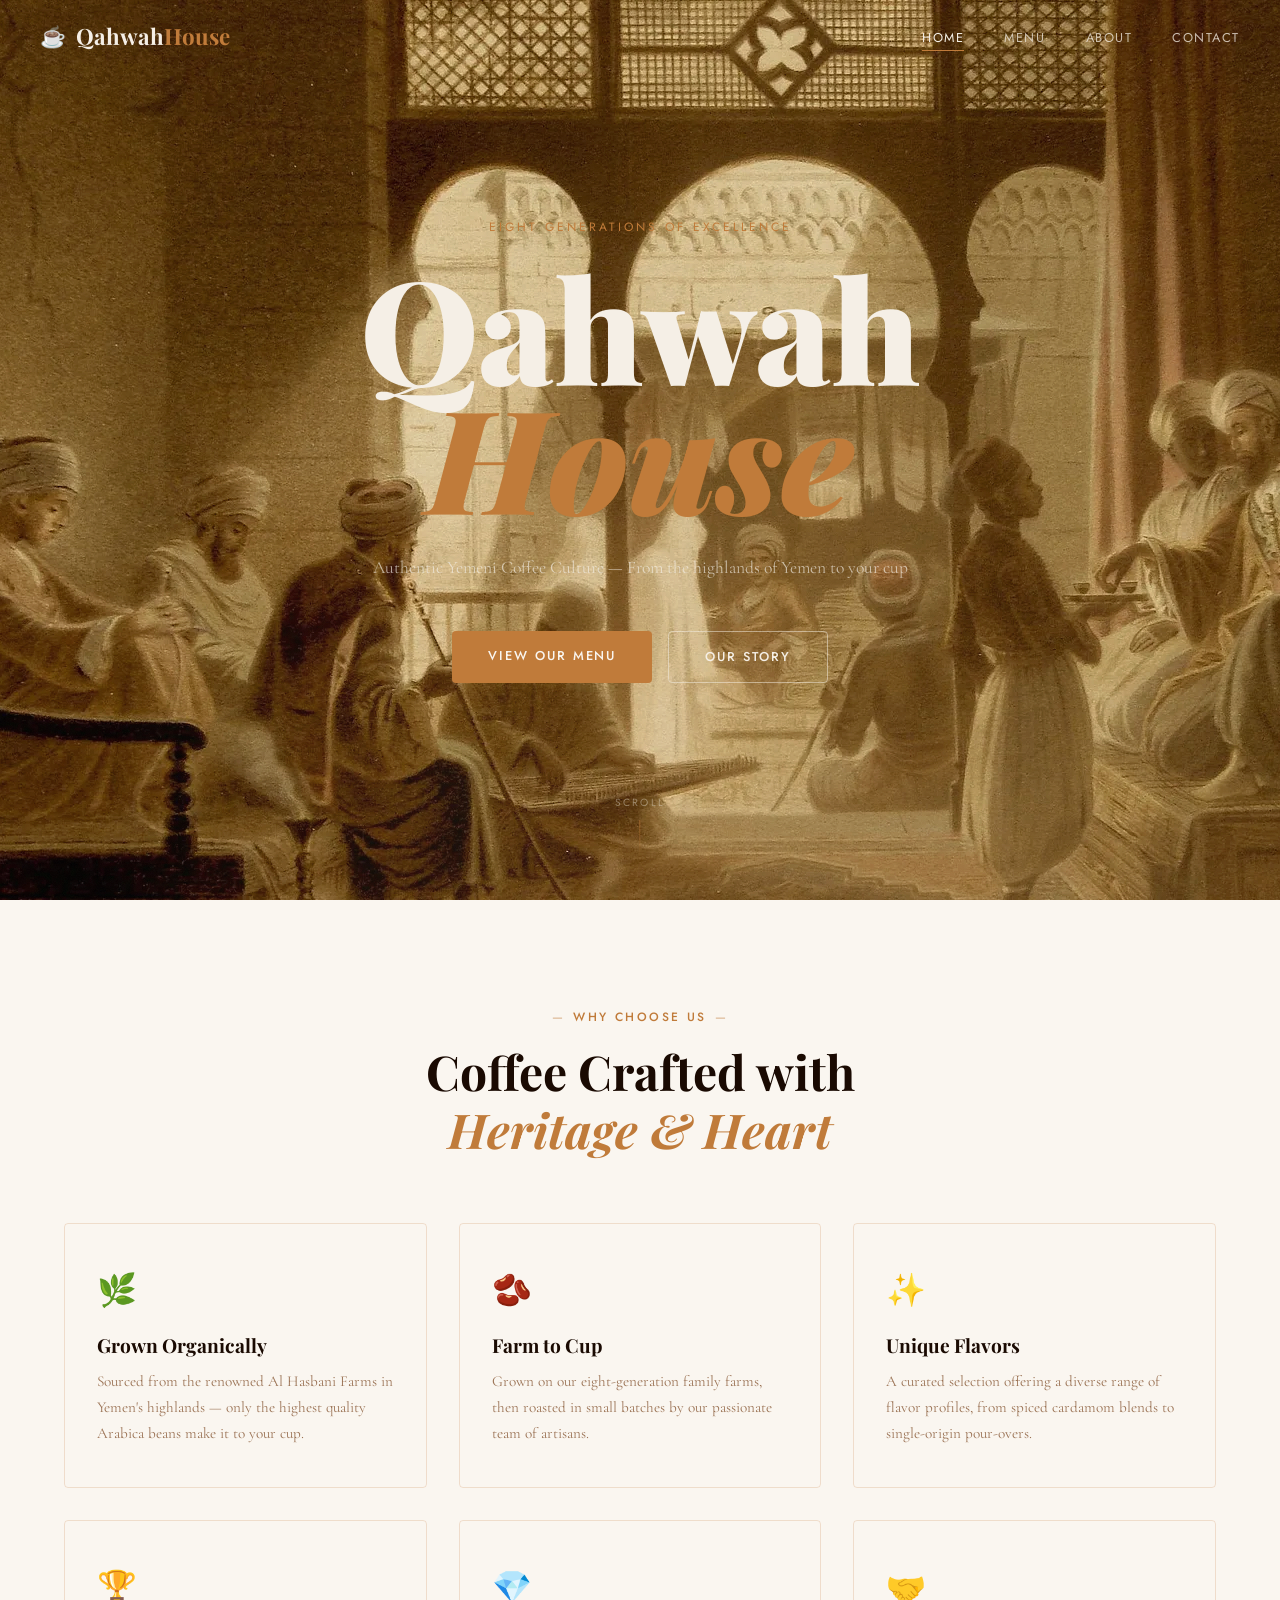
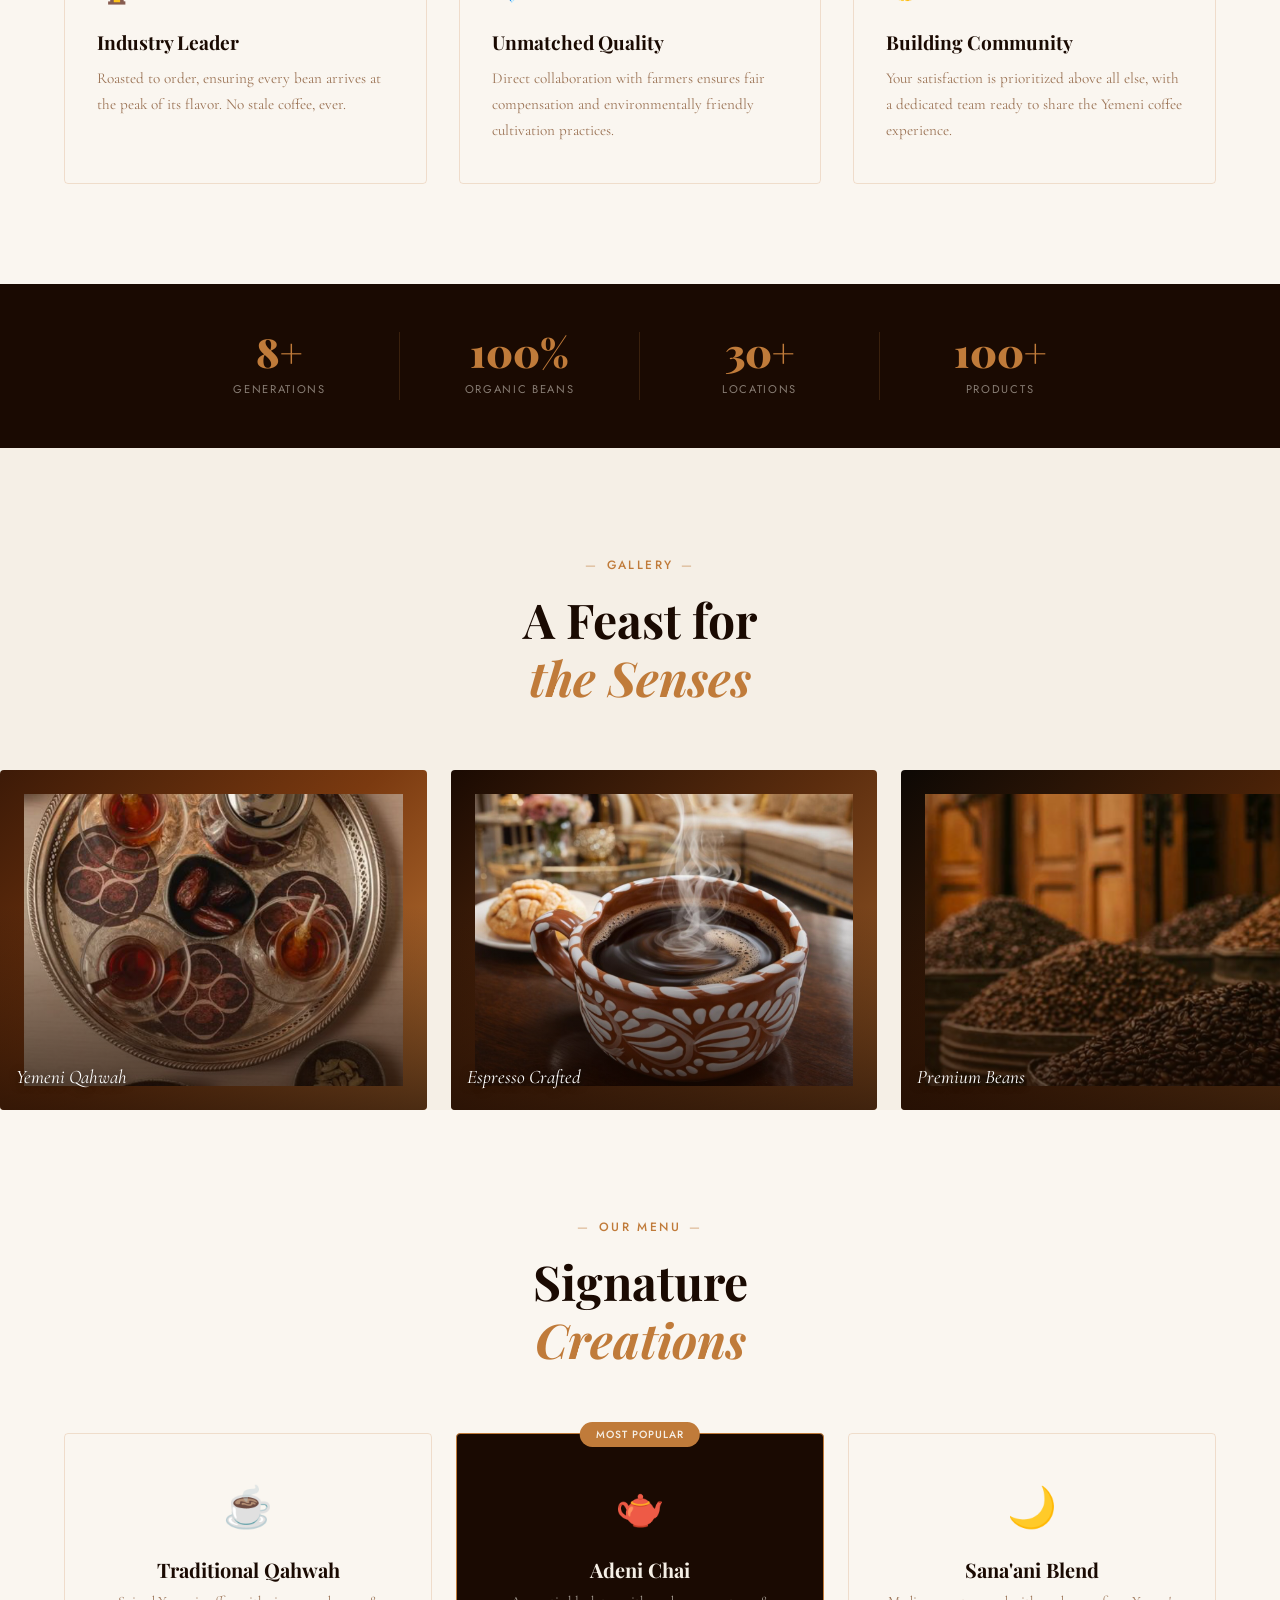
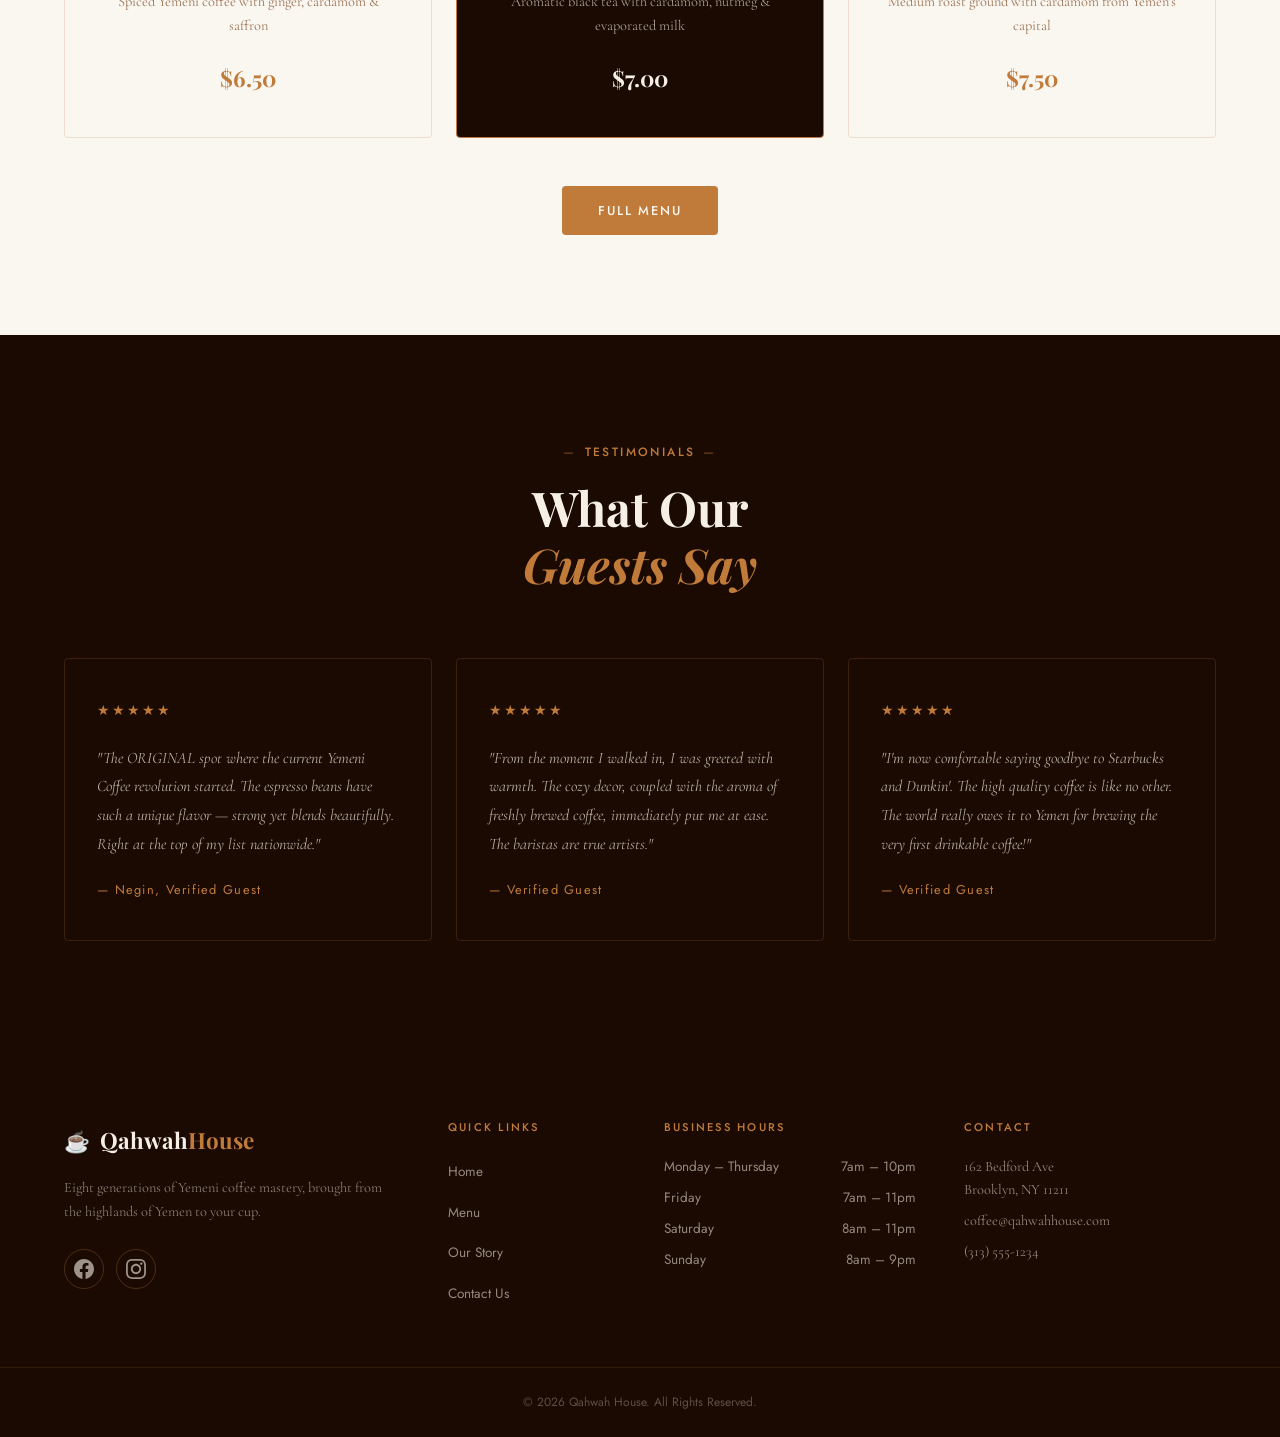
==== commit 6141f40e: "website updates" ====
--- a/index.html
+++ b/index.html
@@ -1,256 +1,253 @@
 <!DOCTYPE html>
 <html lang="en">
 <head>
-  <meta charset="UTF-8" />
-  <meta name="viewport" content="width=device-width, initial-scale=1.0" />
-  <title>Qahwah House — Authentic Yemeni Coffee</title>
-  <link rel="preconnect" href="https://fonts.googleapis.com" />
-  <link rel="preconnect" href="https://fonts.gstatic.com" crossorigin />
-  <link href="https://fonts.googleapis.com/css2?family=Playfair+Display:ital,wght@0,400;0,700;0,900;1,400&family=Cormorant+Garamond:wght@300;400;500&family=Jost:wght@300;400;500&display=swap" rel="stylesheet" />
-  <link rel="stylesheet" href="style.css" />
+<meta charset="UTF-8" />
+<meta name="viewport" content="width=device-width, initial-scale=1.0" />
+<title>Qahwah House — Authentic Yemeni Coffee</title>
+<link rel="preconnect" href="https://fonts.googleapis.com" />
+<link rel="preconnect" href="https://fonts.gstatic.com" crossorigin />
+<link href="https://fonts.googleapis.com/css2?family=Playfair+Display:ital,wght@0,400;0,700;0,900;1,400&family=Cormorant+Garamond:wght@300;400;500&family=Jost:wght@300;400;500&display=swap" rel="stylesheet" />
+<link rel="stylesheet" href="style.css" />
+<style>
+.slide { flex-shrink: 0; width: 33.333%; }
+.slide-img { position: relative; overflow: hidden; height: 340px; }
+.slide-img img { width: 100%; height: 100%; object-fit: cover; display: block; }
+.slide-caption { position: absolute; bottom: 16px; left: 16px; color: white; font-family: 'Cormorant Garamond', serif; font-size: 1.2rem; z-index: 2; text-shadow: 0 2px 8px rgba(0,0,0,0.6); }
+</style>
 </head>
 <body>
-
-  <header class="site-header" id="site-header">
-    <input type="checkbox" id="nav-toggle" />
-    <nav class="navbar">
-      <a href="index.html" class="logo">
-        <span class="logo-icon">☕</span>
-        <span class="logo-text">Qahwah<span class="logo-accent">House</span></span>
-      </a>
-      <label class="hamburger" for="nav-toggle" aria-label="Toggle menu">
-        <span></span><span></span><span></span>
-      </label>
-      <ul class="nav-links">
-        <li><a href="index.html" class="active">Home</a></li>
-        <li><a href="menu.html">Menu</a></li>
-        <li><a href="about.html">About</a></li>
-        <li><a href="contact.html">Contact</a></li>
-      </ul>
-    </nav>
-    <label class="nav-overlay" for="nav-toggle"></label>
-  </header>
-
-  <section class="hero" id="hero">
-    <div class="hero-bg">
-      <div class="hero-overlay"></div>
-      <div class="hero-grain"></div>
-    </div>
-    <div class="hero-content">
-      <p class="hero-tagline">Eight Generations of Excellence</p>
-      <h1 class="hero-title">Qahwah<br /><em>House</em></h1>
-      <p class="hero-sub">Authentic Yemeni Coffee Culture — From the highlands of Yemen to your cup</p>
-      <div class="hero-buttons">
-        <a href="menu.html" class="btn btn-primary">View Our Menu</a>
-        <a href="about.html" class="btn btn-outline">Our Story</a>
-      </div>
-    </div>
-    <div class="hero-scroll">
-      <span>Scroll</span>
-      <div class="scroll-line"></div>
-    </div>
-  </section>
-
-  <section class="why-section section-padding">
-    <div class="container">
-      <div class="section-header">
-        <span class="section-label">Why Choose Us</span>
-        <h2 class="section-title">Coffee Crafted with<br /><em>Heritage & Heart</em></h2>
-      </div>
-      <div class="features-grid">
-        <div class="feature-card">
-          <div class="feature-icon">🌿</div>
-          <h3>Grown Organically</h3>
-          <p>Sourced from the renowned Al Hasbani Farms in Yemen's highlands — only the highest quality Arabica beans make it to your cup.</p>
-        </div>
-        <div class="feature-card">
-          <div class="feature-icon">🫘</div>
-          <h3>Farm to Cup</h3>
-          <p>Grown on our eight-generation family farms, then roasted in small batches by our passionate team of artisans.</p>
-        </div>
-        <div class="feature-card">
-          <div class="feature-icon">✨</div>
-          <h3>Unique Flavors</h3>
-          <p>A curated selection offering a diverse range of flavor profiles, from spiced cardamom blends to single-origin pour-overs.</p>
-        </div>
-        <div class="feature-card">
-          <div class="feature-icon">🏆</div>
-          <h3>Industry Leader</h3>
-          <p>Roasted to order, ensuring every bean arrives at the peak of its flavor. No stale coffee, ever.</p>
-        </div>
-        <div class="feature-card">
-          <div class="feature-icon">💎</div>
-          <h3>Unmatched Quality</h3>
-          <p>Direct collaboration with farmers ensures fair compensation and environmentally friendly cultivation practices.</p>
-        </div>
-        <div class="feature-card">
-          <div class="feature-icon">🤝</div>
-          <h3>Building Community</h3>
-          <p>Your satisfaction is prioritized above all else, with a dedicated team ready to share the Yemeni coffee experience.</p>
-        </div>
-      </div>
-    </div>
-  </section>
-
-  <div class="stats-bar">
-    <div class="stat"><span class="stat-num">8+</span><span class="stat-label">Generations</span></div>
-    <div class="stat"><span class="stat-num">100%</span><span class="stat-label">Organic Beans</span></div>
-    <div class="stat"><span class="stat-num">30+</span><span class="stat-label">Locations</span></div>
-    <div class="stat"><span class="stat-num">100+</span><span class="stat-label">Products</span></div>
-  </div>
-
-  <section class="gallery-section section-padding" id="gallery">
-    <div class="container">
-      <div class="section-header">
-        <span class="section-label">Gallery</span>
-        <h2 class="section-title">A Feast for<br /><em>the Senses</em></h2>
-      </div>
-    </div>
-    <div class="slider-wrapper">
-      <div class="slider" id="gallery-slider">
-        <div class="slide">
-          <div class="slide-img" style="background: linear-gradient(135deg, #3d1a07 0%, #7b3a10 50%, #c07b3a 100%);">
-            <div class="slide-caption">Yemeni Qahwah</div>
-          </div>
-        </div>
-        <div class="slide">
-          <div class="slide-img" style="background: linear-gradient(135deg, #1a0a02 0%, #5c2d0e 50%, #9b5e2a 100%);">
-            <div class="slide-caption">Espresso Crafted</div>
-          </div>
-        </div>
-        <div class="slide">
-          <div class="slide-img" style="background: linear-gradient(135deg, #2d1505 0%, #8b4513 50%, #d2691e 100%);">
-            <div class="slide-caption">Adeni Chai</div>
-          </div>
-        </div>
-        <div class="slide">
-          <div class="slide-img" style="background: linear-gradient(135deg, #0d0804 0%, #4a2208 50%, #8b5523 100%);">
-            <div class="slide-caption">Premium Beans</div>
-          </div>
-        </div>
-        <div class="slide">
-          <div class="slide-img" style="background: linear-gradient(135deg, #1e0e03 0%, #6b3311 50%, #b8722e 100%);">
-            <div class="slide-caption">Cozy Interior</div>
-          </div>
-        </div>
-        <div class="slide">
-          <div class="slide-img" style="background: linear-gradient(135deg, #3a1c08 0%, #9b4e1a 50%, #e8a060 100%);">
-            <div class="slide-caption">Latte Art</div>
-          </div>
-        </div>
-      </div>
-    </div>
-  </section>
-
-  <section class="menu-preview section-padding">
-    <div class="container">
-      <div class="section-header">
-        <span class="section-label">Our Menu</span>
-        <h2 class="section-title">Signature<br /><em>Creations</em></h2>
-      </div>
-      <div class="menu-preview-grid">
-        <div class="menu-preview-card">
-          <div class="menu-preview-emoji">☕</div>
-          <h3>Traditional Qahwah</h3>
-          <p>Spiced Yemeni coffee with ginger, cardamom & saffron</p>
-          <span class="price">$6.50</span>
-        </div>
-        <div class="menu-preview-card featured">
-          <div class="badge">Most Popular</div>
-          <div class="menu-preview-emoji">🫖</div>
-          <h3>Adeni Chai</h3>
-          <p>Aromatic black tea with cardamom, nutmeg & evaporated milk</p>
-          <span class="price">$7.00</span>
-        </div>
-        <div class="menu-preview-card">
-          <div class="menu-preview-emoji">🌙</div>
-          <h3>Sana'ani Blend</h3>
-          <p>Medium roast ground with cardamom from Yemen's capital</p>
-          <span class="price">$7.50</span>
-        </div>
-      </div>
-      <div class="center-btn">
-        <a href="menu.html" class="btn btn-primary">Full Menu</a>
-      </div>
-    </div>
-  </section>
-
-  <section class="testimonials section-padding">
-    <div class="container">
-      <div class="section-header">
-        <span class="section-label">Testimonials</span>
-        <h2 class="section-title">What Our<br /><em>Guests Say</em></h2>
-      </div>
-      <div class="testimonials-grid">
-        <div class="testimonial-card">
-          <div class="stars">★★★★★</div>
-          <p>"The ORIGINAL spot where the current Yemeni Coffee revolution started. The espresso beans have such a unique flavor — strong yet blends beautifully. Right at the top of my list nationwide."</p>
-          <div class="testimonial-author">— Negin, Verified Guest</div>
-        </div>
-        <div class="testimonial-card">
-          <div class="stars">★★★★★</div>
-          <p>"From the moment I walked in, I was greeted with warmth. The cozy decor, coupled with the aroma of freshly brewed coffee, immediately put me at ease. The baristas are true artists."</p>
-          <div class="testimonial-author">— Verified Guest</div>
-        </div>
-        <div class="testimonial-card">
-          <div class="stars">★★★★★</div>
-          <p>"I'm now comfortable saying goodbye to Starbucks and Dunkin'. The high quality coffee is like no other. The world really owes it to Yemen for brewing the very first drinkable coffee!"</p>
-          <div class="testimonial-author">— Verified Guest</div>
-        </div>
-      </div>
-    </div>
-  </section>
-
-  <footer class="site-footer">
-    <div class="footer-top">
-      <div class="container footer-grid">
-        <div class="footer-brand">
-          <a href="index.html" class="logo">
-            <span class="logo-icon">☕</span>
-            <span class="logo-text">Qahwah<span class="logo-accent">House</span></span>
-          </a>
-          <p>Eight generations of Yemeni coffee mastery, brought from the highlands of Yemen to your cup.</p>
-          <div class="social-links">
-            <a href="#" aria-label="Facebook" class="social-link">
-              <svg width="20" height="20" fill="currentColor" viewBox="0 0 24 24"><path d="M24 12.073c0-6.627-5.373-12-12-12s-12 5.373-12 12c0 5.99 4.388 10.954 10.125 11.854v-8.385H7.078v-3.47h3.047V9.43c0-3.007 1.792-4.669 4.533-4.669 1.312 0 2.686.235 2.686.235v2.953H15.83c-1.491 0-1.956.925-1.956 1.874v2.25h3.328l-.532 3.47h-2.796v8.385C19.612 23.027 24 18.062 24 12.073z"/></svg>
-            </a>
-            <a href="#" aria-label="Instagram" class="social-link">
-              <svg width="20" height="20" fill="currentColor" viewBox="0 0 24 24"><path d="M12 2.163c3.204 0 3.584.012 4.85.07 3.252.148 4.771 1.691 4.919 4.919.058 1.265.069 1.645.069 4.849 0 3.205-.012 3.584-.069 4.849-.149 3.225-1.664 4.771-4.919 4.919-1.266.058-1.644.07-4.85.07-3.204 0-3.584-.012-4.849-.07-3.26-.149-4.771-1.699-4.919-4.92-.058-1.265-.07-1.644-.07-4.849 0-3.204.013-3.583.07-4.849.149-3.227 1.664-4.771 4.919-4.919 1.266-.057 1.645-.069 4.849-.069zm0-2.163c-3.259 0-3.667.014-4.947.072-4.358.2-6.78 2.618-6.98 6.98-.059 1.281-.073 1.689-.073 4.948 0 3.259.014 3.668.072 4.948.2 4.358 2.618 6.78 6.98 6.98 1.281.058 1.689.072 4.948.072 3.259 0 3.668-.014 4.948-.072 4.354-.2 6.782-2.618 6.979-6.98.059-1.28.073-1.689.073-4.948 0-3.259-.014-3.667-.072-4.947-.196-4.354-2.617-6.78-6.979-6.98-1.281-.059-1.69-.073-4.949-.073zm0 5.838c-3.403 0-6.162 2.759-6.162 6.162s2.759 6.163 6.162 6.163 6.162-2.759 6.162-6.163c0-3.403-2.759-6.162-6.162-6.162zm0 10.162c-2.209 0-4-1.79-4-4 0-2.209 1.791-4 4-4s4 1.791 4 4c0 2.21-1.791 4-4 4zm6.406-11.845c-.796 0-1.441.645-1.441 1.44s.645 1.44 1.441 1.44c.795 0 1.439-.645 1.439-1.44s-.644-1.44-1.439-1.44z"/></svg>
-            </a>
-          </div>
-        </div>
-        <div class="footer-nav">
-          <h4>Quick Links</h4>
-          <ul>
-            <li><a href="index.html">Home</a></li>
-            <li><a href="menu.html">Menu</a></li>
-            <li><a href="about.html">Our Story</a></li>
-            <li><a href="contact.html">Contact Us</a></li>
-          </ul>
-        </div>
-        <div class="footer-hours">
-          <h4>Business Hours</h4>
-          <ul class="hours-list">
-            <li><span>Monday – Thursday</span><span>7am – 10pm</span></li>
-            <li><span>Friday</span><span>7am – 11pm</span></li>
-            <li><span>Saturday</span><span>8am – 11pm</span></li>
-            <li><span>Sunday</span><span>8am – 9pm</span></li>
-          </ul>
-        </div>
-        <div class="footer-contact">
-          <h4>Contact</h4>
-          <p>162 Bedford Ave<br />Brooklyn, NY 11211</p>
-          <p><a href="mailto:coffee@qahwahhouse.com">coffee@qahwahhouse.com</a></p>
-          <p><a href="tel:+13135551234">(313) 555-1234</a></p>
-        </div>
-      </div>
-    </div>
-    <div class="footer-bottom">
-      <div class="container">
-        <p>© 2026 Qahwah House. All Rights Reserved.</p>
-      </div>
-    </div>
-  </footer>
-
+<header class="site-header" id="site-header">
+<input type="checkbox" id="nav-toggle" />
+<nav class="navbar">
+<a href="index.html" class="logo">
+<span class="logo-icon">☕</span>
+<span class="logo-text">Qahwah<span class="logo-accent">House</span></span>
+</a>
+<label class="hamburger" for="nav-toggle" aria-label="Toggle menu">
+<span></span><span></span><span></span>
+</label>
+<ul class="nav-links">
+<li><a href="index.html" class="active">Home</a></li>
+<li><a href="menu.html">Menu</a></li>
+<li><a href="about.html">About</a></li>
+<li><a href="contact.html">Contact</a></li>
+</ul>
+</nav>
+<label class="nav-overlay" for="nav-toggle"></label>
+</header>
+<section class="hero" id="hero">
+<div class="hero-bg">
+<div class="hero-overlay"></div>
+<div class="hero-grain"></div>
+</div>
+<div class="hero-content">
+<p class="hero-tagline">Eight Generations of Excellence</p>
+<h1 class="hero-title">Qahwah<br /><em>House</em></h1>
+<p class="hero-sub">Authentic Yemeni Coffee Culture — From the highlands of Yemen to your cup</p>
+<div class="hero-buttons">
+<a href="menu.html" class="btn btn-primary">View Our Menu</a>
+<a href="about.html" class="btn btn-outline">Our Story</a>
+</div>
+</div>
+<div class="hero-scroll">
+<span>Scroll</span>
+<div class="scroll-line"></div>
+</div>
+</section>
+<section class="why-section section-padding">
+<div class="container">
+<div class="section-header">
+<span class="section-label">Why Choose Us</span>
+<h2 class="section-title">Coffee Crafted with<br /><em>Heritage & Heart</em></h2>
+</div>
+<div class="features-grid">
+<div class="feature-card">
+<div class="feature-icon">🌿</div>
+<h3>Grown Organically</h3>
+<p>Sourced from the renowned Al Hasbani Farms in Yemen's highlands — only the highest quality Arabica beans make it to your cup.</p>
+</div>
+<div class="feature-card">
+<div class="feature-icon">🫘</div>
+<h3>Farm to Cup</h3>
+<p>Grown on our eight-generation family farms, then roasted in small batches by our passionate team of artisans.</p>
+</div>
+<div class="feature-card">
+<div class="feature-icon">✨</div>
+<h3>Unique Flavors</h3>
+<p>A curated selection offering a diverse range of flavor profiles, from spiced cardamom blends to single-origin pour-overs.</p>
+</div>
+<div class="feature-card">
+<div class="feature-icon">🏆</div>
+<h3>Industry Leader</h3>
+<p>Roasted to order, ensuring every bean arrives at the peak of its flavor. No stale coffee, ever.</p>
+</div>
+<div class="feature-card">
+<div class="feature-icon">💎</div>
+<h3>Unmatched Quality</h3>
+<p>Direct collaboration with farmers ensures fair compensation and environmentally friendly cultivation practices.</p>
+</div>
+<div class="feature-card">
+<div class="feature-icon">🤝</div>
+<h3>Building Community</h3>
+<p>Your satisfaction is prioritized above all else, with a dedicated team ready to share the Yemeni coffee experience.</p>
+</div>
+</div>
+</div>
+</section>
+<div class="stats-bar">
+<div class="stat"><span class="stat-num">8+</span><span class="stat-label">Generations</span></div>
+<div class="stat"><span class="stat-num">100%</span><span class="stat-label">Organic Beans</span></div>
+<div class="stat"><span class="stat-num">30+</span><span class="stat-label">Locations</span></div>
+<div class="stat"><span class="stat-num">100+</span><span class="stat-label">Products</span></div>
+</div>
+<section class="gallery-section section-padding" id="gallery">
+<div class="container">
+<div class="section-header">
+<span class="section-label">Gallery</span>
+<h2 class="section-title">A Feast for<br /><em>the Senses</em></h2>
+</div>
+</div>
+<div class="slider-wrapper">
+<div class="slider" id="gallery-slider">
+<div class="slide">
+<div class="slide-img" style="background: linear-gradient(135deg, #3d1a07 0%, #7b3a10 50%, #c07b3a 100%);">
+<img src="img44.jpg" alt="Yemeni Qahwah" />
+<div class="slide-caption">Yemeni Qahwah</div>
+</div>
+</div>
+<div class="slide">
+<div class="slide-img" style="background: linear-gradient(135deg, #1a0a02 0%, #5c2d0e 50%, #9b5e2a 100%);">
+<img src="img6.jpg" alt="Espresso Crafted" />
+<div class="slide-caption">Espresso Crafted</div>
+</div>
+</div>
+<div class="slide">
+<div class="slide-img" style="background: linear-gradient(135deg, #0d0804 0%, #4a2208 50%, #8b5523 100%);">
+<img src="img22.jpg" alt="Premium Beans" />
+<div class="slide-caption">Premium Beans</div>
+</div>
+</div>
+<div class="slide">
+<div class="slide-img" style="background: linear-gradient(135deg, #1e0e03 0%, #6b3311 50%, #b8722e 100%);">
+<img src="img5.jpg" alt="Cozy Interior" />
+<div class="slide-caption">Cozy Interior</div>
+</div>
+</div>
+<div class="slide">
+<div class="slide-img" style="background: linear-gradient(135deg, #3a1c08 0%, #9b4e1a 50%, #e8a060 100%);">
+<img src="img6.jpg" alt="Latte Art" />
+<div class="slide-caption">Latte Art</div>
+</div>
+</div>
+</div>
+</div>
+</section>
+<section class="menu-preview section-padding">
+<div class="container">
+<div class="section-header">
+<span class="section-label">Our Menu</span>
+<h2 class="section-title">Signature<br /><em>Creations</em></h2>
+</div>
+<div class="menu-preview-grid">
+<div class="menu-preview-card">
+<div class="menu-preview-emoji">☕</div>
+<h3>Traditional Qahwah</h3>
+<p>Spiced Yemeni coffee with ginger, cardamom & saffron</p>
+<span class="price">$6.50</span>
+</div>
+<div class="menu-preview-card featured">
+<div class="badge">Most Popular</div>
+<div class="menu-preview-emoji">🫖</div>
+<h3>Adeni Chai</h3>
+<p>Aromatic black tea with cardamom, nutmeg & evaporated milk</p>
+<span class="price">$7.00</span>
+</div>
+<div class="menu-preview-card">
+<div class="menu-preview-emoji">🌙</div>
+<h3>Sana'ani Blend</h3>
+<p>Medium roast ground with cardamom from Yemen's capital</p>
+<span class="price">$7.50</span>
+</div>
+</div>
+<div class="center-btn">
+<a href="menu.html" class="btn btn-primary">Full Menu</a>
+</div>
+</div>
+</section>
+<section class="testimonials section-padding">
+<div class="container">
+<div class="section-header">
+<span class="section-label">Testimonials</span>
+<h2 class="section-title">What Our<br /><em>Guests Say</em></h2>
+</div>
+<div class="testimonials-grid">
+<div class="testimonial-card">
+<div class="stars">★★★★★</div>
+<p>"The ORIGINAL spot where the current Yemeni Coffee revolution started. The espresso beans have such a unique flavor — strong yet blends beautifully. Right at the top of my list nationwide."</p>
+<div class="testimonial-author">— Negin, Verified Guest</div>
+</div>
+<div class="testimonial-card">
+<div class="stars">★★★★★</div>
+<p>"From the moment I walked in, I was greeted with warmth. The cozy decor, coupled with the aroma of freshly brewed coffee, immediately put me at ease. The baristas are true artists."</p>
+<div class="testimonial-author">— Verified Guest</div>
+</div>
+<div class="testimonial-card">
+<div class="stars">★★★★★</div>
+<p>"I'm now comfortable saying goodbye to Starbucks and Dunkin'. The high quality coffee is like no other. The world really owes it to Yemen for brewing the very first drinkable coffee!"</p>
+<div class="testimonial-author">— Verified Guest</div>
+</div>
+</div>
+</div>
+</section>
+<footer class="site-footer">
+<div class="footer-top">
+<div class="container footer-grid">
+<div class="footer-brand">
+<a href="index.html" class="logo">
+<span class="logo-icon">☕</span>
+<span class="logo-text">Qahwah<span class="logo-accent">House</span></span>
+</a>
+<p>Eight generations of Yemeni coffee mastery, brought from the highlands of Yemen to your cup.</p>
+<div class="social-links">
+<a href="https://www.facebook.com/QahwahHouseWilliamsburg/" aria-label="Facebook" class="social-link">
+<svg width="20" height="20" fill="currentColor" viewBox="0 0 24 24"><path d="M24 12.073c0-6.627-5.373-12-12-12s-12 5.373-12 12c0 5.99 4.388 10.954 10.125 11.854v-8.385H7.078v-3.47h3.047V9.43c0-3.007 1.792-4.669 4.533-4.669 1.312 0 2.686.235 2.686.235v2.953H15.83c-1.491 0-1.956.925-1.956 1.874v2.25h3.328l-.532 3.47h-2.796v8.385C19.612 23.027 24 18.062 24 12.073z"/></svg>
+</a>
+<a href="https://www.instagram.com/qahwah_house/?hl=en" aria-label="Instagram" class="social-link">
+<svg width="20" height="20" fill="currentColor" viewBox="0 0 24 24"><path d="M12 2.163c3.204 0 3.584.012 4.85.07 3.252.148 4.771 1.691 4.919 4.919.058 1.265.069 1.645.069 4.849 0 3.205-.012 3.584-.069 4.849-.149 3.225-1.664 4.771-4.919 4.919-1.266.058-1.644.07-4.85.07-3.204 0-3.584-.012-4.849-.07-3.26-.149-4.771-1.699-4.919-4.92-.058-1.265-.07-1.644-.07-4.849 0-3.204.013-3.583.07-4.849.149-3.227 1.664-4.771 4.919-4.919 1.266-.057 1.645-.069 4.849-.069zm0-2.163c-3.259 0-3.667.014-4.947.072-4.358.2-6.78 2.618-6.98 6.98-.059 1.281-.073 1.689-.073 4.948 0 3.259.014 3.668.072 4.948.2 4.358 2.618 6.78 6.98 6.98 1.281.058 1.689.072 4.948.072 3.259 0 3.668-.014 4.948-.072 4.354-.2 6.782-2.618 6.979-6.98.059-1.28.073-1.689.073-4.948 0-3.259-.014-3.667-.072-4.947-.196-4.354-2.617-6.78-6.979-6.98-1.281-.059-1.69-.073-4.949-.073zm0 5.838c-3.403 0-6.162 2.759-6.162 6.162s2.759 6.163 6.162 6.163 6.162-2.759 6.162-6.163c0-3.403-2.759-6.162-6.162-6.162zm0 10.162c-2.209 0-4-1.79-4-4 0-2.209 1.791-4 4-4s4 1.791 4 4c0 2.21-1.791 4-4 4zm6.406-11.845c-.796 0-1.441.645-1.441 1.44s.645 1.44 1.441 1.44c.795 0 1.439-.645 1.439-1.44s-.644-1.44-1.439-1.44z"/></svg>
+</a>
+</div>
+</div>
+<div class="footer-nav">
+<h4>Quick Links</h4>
+<ul>
+<li><a href="index.html">Home</a></li>
+<li><a href="menu.html">Menu</a></li>
+<li><a href="about.html">Our Story</a></li>
+<li><a href="contact.html">Contact Us</a></li>
+</ul>
+</div>
+<div class="footer-hours">
+<h4>Business Hours</h4>
+<ul class="hours-list">
+<li><span>Monday – Thursday</span><span>7am – 10pm</span></li>
+<li><span>Friday</span><span>7am – 11pm</span></li>
+<li><span>Saturday</span><span>8am – 11pm</span></li>
+<li><span>Sunday</span><span>8am – 9pm</span></li>
+</ul>
+</div>
+<div class="footer-contact">
+<h4>Contact</h4>
+<p>162 Bedford Ave<br />Brooklyn, NY 11211</p>
+<p><a href="mailto:coffee@qahwahhouse.com">coffee@qahwahhouse.com</a></p>
+<p><a href="tel:+13135551234">(313) 555-1234</a></p>
+</div>
+</div>
+</div>
+<div class="footer-bottom">
+<div class="container">
+<p>© 2026 Qahwah House. All Rights Reserved.</p>
+</div>
+</div>
+</footer>
 </body>
 </html>
